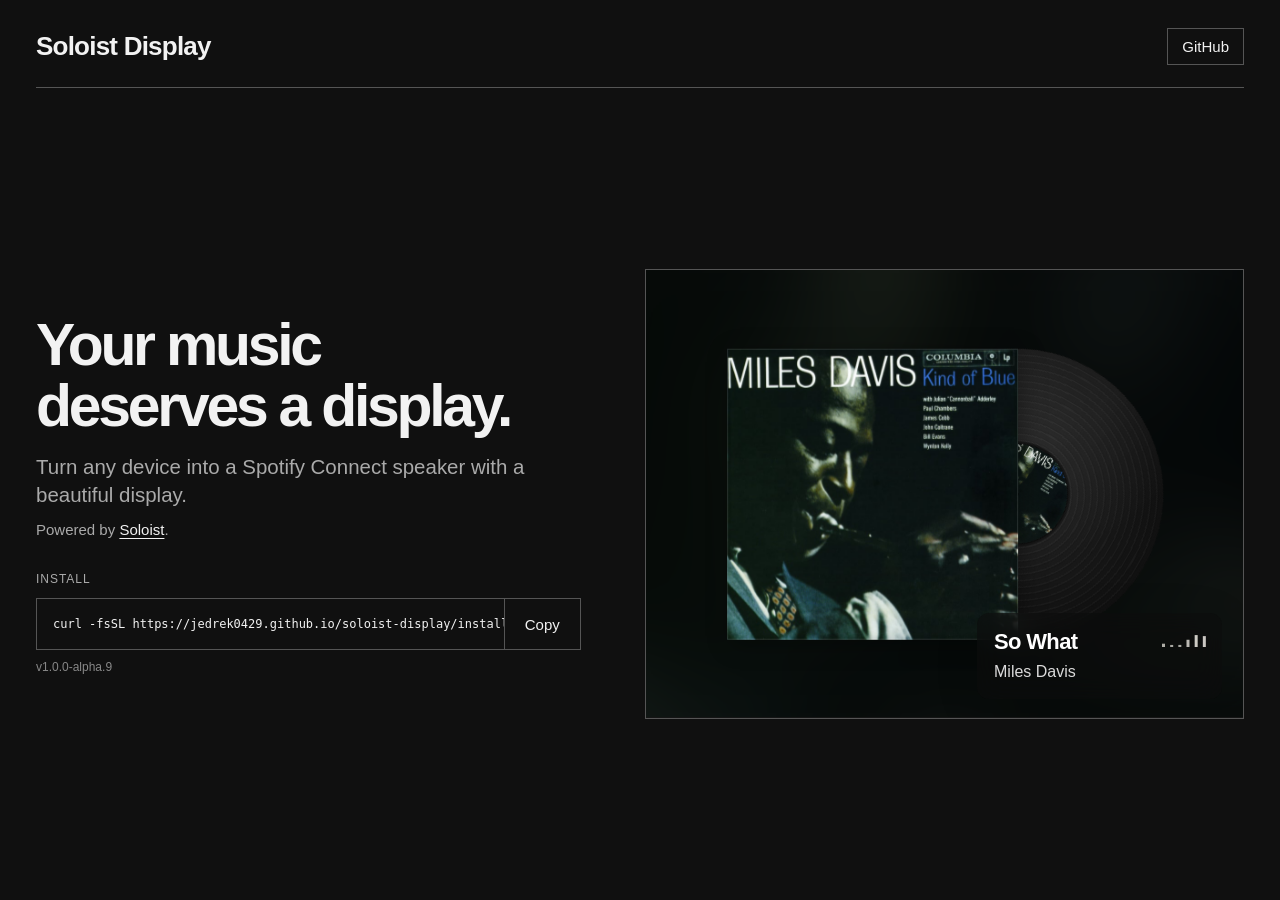
==== index.html @ 5be3915d "Publish Soloist Display landing page" ====
<!doctype html>
<html lang="en">
<head>
<meta charset="utf-8">
<meta name="viewport" content="width=device-width,initial-scale=1">
<meta name="theme-color" content="#101010">
<meta name="description" content="Soloist Display — a beautiful now-playing display powered by Spotify Soloist.">
<title>Soloist Display</title>
<link rel="preload" as="image" href="./kind-of-blue.jpg" fetchpriority="high">
<link rel="preload" as="style" href="./styles.css">
<style>
:root{color-scheme:dark;font:15px Arial,Helvetica,sans-serif;background:#101010;color:#f2f2f2;--ink:#f2f2f2;--bg:#101010;--line:#555}
*{box-sizing:border-box}
body{margin:0;min-height:100dvh;background:var(--bg)}
a,button{color:inherit;font:inherit}
a{text-decoration:none}
a:hover{text-decoration:underline}
a:focus-visible,button:focus-visible{outline:2px solid var(--ink);outline-offset:3px}
.shell{width:min(1320px,calc(100% - 72px));margin:auto;min-height:100dvh;display:flex;flex-direction:column}
.topbar{display:flex;align-items:center;justify-content:space-between;gap:20px;border-bottom:1px solid var(--line);padding:28px 0 22px}
.brand{font-size:26px;font-weight:600;letter-spacing:-.03em}
.nav-link{border:1px solid var(--line);padding:9px 14px;white-space:nowrap}
.nav-link:hover{background:var(--ink);color:var(--bg);text-decoration:none}
main{flex:1;min-height:0;display:grid;grid-template-columns:minmax(0,1fr) minmax(0,1.1fr);gap:clamp(30px,5vw,76px);align-items:center;padding:28px 0}
.hero{text-align:left;min-width:0}
h1{font-size:clamp(40px,4.6vw,72px);font-weight:600;letter-spacing:-.055em;line-height:1.05;margin:0 0 16px;text-wrap:balance}
.description{color:#aaa;margin:0 0 13px;font-size:clamp(17px,1.6vw,22px);line-height:1.35;max-width:490px}.powered{color:#aaa;margin:0;font-size:15px}
.powered a{color:var(--ink);text-underline-offset:3px;text-decoration:underline}
.preview{margin:0;position:relative;aspect-ratio:4/3;width:100%;overflow:hidden;border:1px solid var(--line);background:#151515}
.preview iframe{display:block;width:100%;height:100%;border:0;pointer-events:none}

.install{margin-top:34px}
.label{display:block;font-size:12px;letter-spacing:.08em;text-transform:uppercase;color:#aaa;margin-bottom:12px}
.command{display:flex;border:1px solid var(--line);min-width:0}
.command code{flex:1;min-width:0;overflow:auto;white-space:nowrap;padding:16px;font:12px/1.5 ui-monospace,SFMono-Regular,Consolas,monospace}
.command button{cursor:pointer;background:transparent;border:0;border-left:1px solid var(--line);padding:0 20px}
.command button:hover{background:var(--ink);color:var(--bg)}
.version{display:inline-block;margin-top:10px;font-size:12px;color:#888}

[hidden]{display:none!important}
@media(min-width:801px) and (max-height:710px){.topbar{padding:14px 0}main{padding:14px 0}.preview{max-height:calc(100dvh - 105px);width:auto;justify-self:center;max-width:100%}.install{margin-top:22px}}
@media(max-width:800px){.shell{width:calc(100% - 40px)}main{display:flex;flex-direction:column;align-items:stretch;gap:32px;padding:42px 0}.hero{width:100%}h1{font-size:clamp(38px,8vw,60px)}.preview{width:100%;max-width:680px;align-self:center}}
@media(max-width:560px){.shell{width:calc(100% - 32px)}.topbar{padding:20px 0}.brand{font-size:22px}main{padding-top:38px;gap:28px}.command{flex-direction:column}.command button{padding:12px;border-left:0;border-top:1px solid var(--line)}}
@media(prefers-reduced-motion:reduce){.preview iframe{visibility:visible}}
</style>
</head>
<body>
<div class="shell">
<header class="topbar"><a class="brand" href="./" aria-label="Soloist Display home">Soloist Display</a><a class="nav-link" href="https://github.com/jedrek0429/soloist-display">GitHub</a></header>
<main>
<section class="hero"><h1>Your music deserves a display.</h1><p class="description">Turn any device into a Spotify Connect speaker with a beautiful display.</p><p class="powered">Powered by <a href="https://developer.spotify.com/documentation/soloist">Soloist</a>.</p><section class="install" id="install"><span class="label">Install</span><div class="command"><code id="command">curl -fsSL https://jedrek0429.github.io/soloist-display/install.sh | sh</code><button type="button" id="copy">Copy</button></div><a class="version" href="https://github.com/jedrek0429/soloist-display/releases/tag/v1.0.0-alpha.9">v1.0.0-alpha.9</a></section></section>
<figure class="preview" aria-label="Live Soloist Display preview: Miles Davis, So What"><iframe src="./preview.html" title="Animated Soloist Display showing So What by Miles Davis" loading="eager" tabindex="-1"></iframe></figure>
</main>
</div>
<script>
const command=document.querySelector('#command').textContent;
document.querySelector('#copy').addEventListener('click',async event=>{
 try{await navigator.clipboard.writeText(command);event.currentTarget.textContent='Copied'}
 catch{event.currentTarget.textContent='Copy failed'}
});
</script>
</body>
</html>
---- styles.css ----
:root{font-family:Arial,Helvetica,sans-serif;color-scheme:dark;--ink:#fff;--accent:#eeeae2}*{box-sizing:border-box}html{margin:0;width:100%;height:100%;overflow:hidden;background:#151515}body{margin:0;width:100%;height:100%;overflow:hidden;background:#151515;color:var(--ink)}.stage{position:relative;width:100vw;height:100dvh;overflow:hidden;isolation:isolate;background:#151515}.backdrop{position:absolute;inset:0;overflow:hidden;z-index:-1}.backdrop-image{position:absolute;inset:-10%;background-position:center;background-size:cover;filter:blur(var(--background-blur,50px));transform:scale(1.08);opacity:0}.backdrop-image.active{opacity:1}.backdrop-shade{position:absolute;inset:0;z-index:3;background:rgba(0,0,0,var(--background-dim,.52));pointer-events:none}.disc-stage{position:absolute;inset:0;pointer-events:none;perspective:1100px;z-index:1;isolation:isolate}.disc{position:absolute;left:50%;top:50%;height:var(--disc-size,116dvh);width:var(--disc-size,116dvh);transform:translate(-50%,-50%);border-radius:50%;overflow:hidden;visibility:hidden;will-change:transform;backface-visibility:hidden}.disc.active{visibility:visible}
/* Disc-only opacity; sleeve and transition container remain opaque. */
.record-track{opacity:var(--disc-opacity,1)}.rotor{position:absolute;inset:0;will-change:transform;-webkit-mask-image:radial-gradient(circle,transparent 0 var(--center-hole-radius,0%),#000 calc(var(--center-hole-radius,0%) + .15%));mask-image:radial-gradient(circle,transparent 0 var(--center-hole-radius,0%),#000 calc(var(--center-hole-radius,0%) + .15%))}.disc-image{position:absolute;inset:0;background:#282828 center/cover no-repeat;border-radius:50%}.disc-image::before,.disc-image::after{content:'';position:absolute;pointer-events:none;display:none}
:root[data-disc-appearance='basic'] .spindle{display:none}
/* The artwork, record label, grooves and spindle all live inside .rotor,
   so the entire record rotates as a single physical object. */
.disc-label{display:none;position:absolute;left:50%;top:50%;width:var(--vinyl-label-size,34%);height:var(--vinyl-label-size,34%);transform:translate(-50%,-50%);border-radius:50%;background-position:center;background-size:cover;background-repeat:no-repeat;z-index:3;box-shadow:0 0 0 1px rgba(0,0,0,.55),0 0 0 3px rgba(18,18,18,.7);pointer-events:none}
:root[data-disc-appearance='vinyl'] .disc-image{background-image:none!important;background-color:#111;border-radius:50%;box-shadow:inset 0 0 0 1px rgba(255,255,255,.035),inset 0 0 24px rgba(0,0,0,.9)}
:root[data-disc-appearance='vinyl'] .disc-label{display:block}
:root[data-disc-appearance='vinyl'] .spindle{display:none;z-index:5;width:6px;height:6px;background:#080808;border:1px solid #777;box-shadow:0 0 0 1px rgba(0,0,0,.7)}
:root.burn-in-protection .stage{animation:pixel-shift 180s steps(1,end) infinite}
@keyframes pixel-shift{0%,100%{transform:translate(0,0)}25%{transform:translate(2px,1px)}50%{transform:translate(-2px,2px)}75%{transform:translate(1px,-2px)}}
@media(prefers-reduced-motion:reduce){:root.burn-in-protection .stage{animation:none}}
.spindle{display:none;position:absolute;left:50%;top:50%;width:7px;height:7px;transform:translate(-50%,-50%);border-radius:50%;background:#f7f5f1}.info{zoom:var(--metadata-scale,1);position:absolute;right:clamp(16px,3.5vw,48px);bottom:clamp(16px,4vh,40px);width:clamp(245px,37vw,470px);max-width:calc(100vw - 32px);z-index:5;isolation:isolate;will-change:transform,opacity;display:flex;flex-direction:column;gap:9px;padding:clamp(17px,2.4vw,28px);border-radius:12px;background:rgba(13,13,13,var(--metadata-opacity,.58));backdrop-filter:blur(14px);-webkit-backdrop-filter:blur(14px);box-shadow:0 10px 45px rgba(0,0,0,.12)}.info-header{position:absolute;top:clamp(12px,1.6vw,20px);right:clamp(14px,1.8vw,23px);height:22px;width:46px;pointer-events:none}.info-copy{padding:0 55px 1px 0}h1{font-size:clamp(22px,3vw,38px);font-weight:650;line-height:1.13;letter-spacing:-.03em;text-wrap:balance;margin:0 0 7px;overflow-wrap:anywhere}p{font-size:clamp(16px,1.8vw,23px);line-height:1.2;margin:0;color:rgba(255,255,255,.85);overflow-wrap:anywhere}#visualizer{width:100%;height:100%;display:block}.progress{height:5px;border-radius:999px;background:rgba(255,255,255,.27);overflow:hidden}.progress>div{height:100%;width:0;background:var(--accent);border-radius:inherit}@media(max-aspect-ratio:1/1){.disc{height:min(var(--disc-size,116dvh),108vw);width:min(var(--disc-size,116dvh),108vw)}.info{width:min(76vw,400px);right:4vw;bottom:4vh}}:root[data-panel-position='bottom-left'] .info{right:auto;left:clamp(16px,3.5vw,48px)}
:root[data-panel-position='top-right'] .info{bottom:auto;top:clamp(16px,4vh,40px)}
:root[data-panel-position='top-left'] .info{bottom:auto;right:auto;top:clamp(16px,4vh,40px);left:clamp(16px,3.5vw,48px)}
.info h1{font-size:calc(clamp(22px,3vw,38px) * var(--metadata-font-size,1))}
.info p{font-size:calc(clamp(16px,1.8vw,23px) * var(--metadata-font-size,1))}
@media(max-aspect-ratio:1/1){:root[data-panel-position='bottom-left'] .info{left:4vw;right:auto}:root[data-panel-position='top-right'] .info{top:4vh;bottom:auto}:root[data-panel-position='top-left'] .info{left:4vw;right:auto;top:4vh;bottom:auto}}

/* The hole may be transparent, white or black; zero removes it entirely. */
:root[data-hole-color='white'] .rotor,:root[data-hole-color='black'] .rotor{-webkit-mask-image:none;mask-image:none}
:root[data-hole-color='white'] .spindle,:root[data-hole-color='black'] .spindle{display:block;z-index:8;width:var(--center-hole-diameter,0%);height:var(--center-hole-diameter,0%);background:var(--hole-fill);border:0;box-shadow:none}
:root[data-hole-color='white']{--hole-fill:#fff}
:root[data-hole-color='black']{--hole-fill:#000}
:root[data-hole-color='transparent'] .spindle{display:none}

:root[data-progress-bar='off'] .progress{display:none}
.track-times{display:flex;justify-content:space-between;align-items:center;font-size:calc(12px * var(--metadata-font-size,1));font-variant-numeric:tabular-nums;color:rgba(255,255,255,.75)}
:root[data-time-display='off'] .track-times{display:none}
.track-times .time-separator{display:none}
:root[data-time-layout='together'] .track-times{justify-content:flex-end;gap:0}
:root[data-time-layout='together'] .track-times .time-separator{display:inline;white-space:pre}

:root[data-disc-appearance='vinyl-cover'] .disc{width:calc(var(--disc-size,116dvh)*1.5);height:var(--disc-size,116dvh);border-radius:0;overflow:visible}
:root[data-disc-appearance='vinyl-cover'] .record-track{position:absolute;inset:0 auto 0 0;width:66.666667%;z-index:1;transform:translateX(50%);will-change:transform}
:root[data-disc-appearance='vinyl-cover'] .record-sleeve{position:absolute;inset:0 auto 0 0;width:66.666667%;z-index:2;background:#252525 center/cover no-repeat;box-shadow:4px 5px 22px rgba(0,0,0,.35)}
:root[data-disc-appearance='vinyl-cover'] .record-sleeve::after{content:'';position:absolute;inset:0;border:1px solid rgba(255,255,255,.11);box-shadow:inset -5px 0 9px rgba(0,0,0,.15);pointer-events:none}
:root[data-disc-appearance='vinyl-cover'] .rotor{width:100%;height:100%;mask:none;-webkit-mask:none}
:root[data-disc-appearance='vinyl-cover'] .disc-image{background-image:none!important;background-color:#111;box-shadow:inset 0 0 24px rgba(0,0,0,.9)}
:root[data-disc-appearance='vinyl-cover'] .disc-label{display:block}
:root[data-disc-appearance='vinyl-cover'][data-hole-color='transparent'] .rotor{mask-image:radial-gradient(circle,transparent 0 var(--center-hole-radius,0%),#000 calc(var(--center-hole-radius,0%) + .15%));-webkit-mask-image:radial-gradient(circle,transparent 0 var(--center-hole-radius,0%),#000 calc(var(--center-hole-radius,0%) + .15%))}
:root[data-disc-appearance='vinyl-cover'] .spindle{display:none}
:root[data-disc-appearance='vinyl-cover'][data-hole-color='white'] .spindle,:root[data-disc-appearance='vinyl-cover'][data-hole-color='black'] .spindle{display:block}
:root[data-disc-appearance='vinyl-cover'] .disc:not(.active){visibility:hidden}
@media(max-aspect-ratio:1/1){:root[data-disc-appearance='vinyl-cover'] .disc{height:min(var(--disc-size,116dvh),72vw);width:calc(min(var(--disc-size,116dvh),72vw)*1.5)}}


/* Cover sleeves share layout, not disc material. The track is always square
   and exactly two-thirds of the extended (1.5x) sleeve container. */
:root[data-disc-appearance='cd-cover'] .disc{
  width:calc(var(--disc-size,116dvh)*1.5);
  height:var(--disc-size,116dvh);
  border-radius:0;overflow:visible;
}
:root[data-disc-appearance='cd-cover'] .record-track{
  position:absolute;inset:0 auto 0 0;width:66.666667%;height:100%;
  aspect-ratio:1;z-index:1;transform:translateX(50%);will-change:transform;
}
:root[data-disc-appearance='cd-cover'] .record-sleeve{
  position:absolute;inset:0 auto 0 0;width:66.666667%;z-index:2;
  background:#252525 center/cover no-repeat;
  box-shadow:4px 5px 22px rgba(0,0,0,.35);
  overflow:hidden;
}
:root[data-disc-appearance='cd-cover'] .record-sleeve::after{
  content:'';position:absolute;inset:0;pointer-events:none;
  border:1px solid rgba(255,255,255,.11);
  box-shadow:inset -5px 0 9px rgba(0,0,0,.15);
}
:root[data-disc-appearance='cd-cover'] .disc:not(.active){visibility:hidden}
@media(max-aspect-ratio:1/1){
  :root[data-disc-appearance='cd-cover'] .disc{
    height:min(var(--disc-size,116dvh),72vw);
    width:calc(min(var(--disc-size,116dvh),72vw)*1.5);
  }
}

/* Vinyl grooves are material effects, separate from the aperture. */
:root[data-disc-appearance='vinyl'] .disc-image::before,
:root[data-disc-appearance='vinyl-cover'] .disc-image::before{
  display:block;inset:0;border-radius:50%;
  mask:radial-gradient(circle,transparent 0 17.8%,#000 18.2% 98.7%,transparent 100%);
  background:
    linear-gradient(115deg,transparent 18%,rgba(255,255,255,.018) 43%,rgba(255,255,255,.008) 53%,transparent 77%),
    repeating-radial-gradient(circle at center,rgba(255,255,255,.036) 0 1px,rgba(0,0,0,.11) 1.4px 2.2px,transparent 2.8px var(--vinyl-groove-spacing,6.6px)),
    radial-gradient(circle,#242424 0%,#111 68%,#080808 100%);
}
:root[data-disc-appearance='vinyl'] .disc-image::after,
:root[data-disc-appearance='vinyl-cover'] .disc-image::after{
  display:block;inset:0;border-radius:50%;
  mask:radial-gradient(circle,transparent 0 21%,#000 23% 96%,transparent 99%);
  background:radial-gradient(circle at 28% 17%,rgba(255,255,255,.075),transparent 62%);
}

/* All CD variants share the same physical hole: X% is X% of disc diameter.
   A closest-side radial gradient is measured relative to the disc radius. */
:root[data-disc-appearance='cd'] .rotor,
:root[data-disc-appearance='cd-cover'] .rotor{
  width:100%;height:100%;
  -webkit-mask-image:radial-gradient(circle closest-side at center,transparent 0 var(--cd-hole-stop),#000 calc(var(--cd-hole-stop) + .08%));
  mask-image:radial-gradient(circle closest-side at center,transparent 0 var(--cd-hole-stop),#000 calc(var(--cd-hole-stop) + .08%));
}
:root[data-disc-appearance='cd'][data-hole-color='white'] .rotor,
:root[data-disc-appearance='cd'][data-hole-color='black'] .rotor,
:root[data-disc-appearance='cd-cover'][data-hole-color='white'] .rotor,
:root[data-disc-appearance='cd-cover'][data-hole-color='black'] .rotor{
  -webkit-mask-image:none;mask-image:none;
}
:root[data-disc-appearance='cd'][data-hole-color='white'] .spindle,
:root[data-disc-appearance='cd'][data-hole-color='black'] .spindle,
:root[data-disc-appearance='cd-cover'][data-hole-color='white'] .spindle,
:root[data-disc-appearance='cd-cover'][data-hole-color='black'] .spindle{
  display:block;width:var(--center-hole-diameter);height:var(--center-hole-diameter);z-index:10;
}
:root[data-disc-appearance='cd-cover'] .disc-label{display:none}
:root[data-disc-appearance='cd'] .disc-image,
:root[data-disc-appearance='cd-cover'] .disc-image{
  border-radius:50%;
}
:root[data-disc-appearance='cd-cover'][data-cd-cover-side='up'] .disc-image{
  background:#282828 center/cover no-repeat;
  background-image:var(--cd-cover-art,none);
  box-shadow:none;
}
:root[data-disc-appearance='cd-cover'][data-cd-cover-side='down'] .disc-image{
  /* Dark translucent substrate lets the album-derived backdrop show through. */
  background:radial-gradient(circle at 35% 28%,rgba(172,191,203,.26),rgba(77,95,116,.16) 46%,rgba(36,52,72,.10) 82%,rgba(119,138,153,.18));
  box-shadow:inset 0 0 10px rgba(32,42,58,.11),inset 0 0 2px rgba(255,255,255,.09);
}
:root[data-disc-appearance='cd'] .disc-image::before,
:root[data-disc-appearance='cd-cover'][data-cd-cover-side='up'] .disc-image::before{
  display:block;inset:0;opacity:.28;border-radius:50%;
  background:conic-gradient(from 16deg,rgba(153,192,245,.23),rgba(238,190,236,.1) 48deg,transparent 78deg,rgba(187,242,222,.2) 115deg,transparent 160deg,rgba(245,227,175,.15) 208deg,transparent 250deg,rgba(167,183,246,.2) 310deg,rgba(153,192,245,.23));
  mix-blend-mode:screen;-webkit-mask-image:none;mask-image:none;
}
:root[data-disc-appearance='cd-cover'][data-cd-cover-side='down'] .disc-image::before{
  display:block;inset:0;opacity:var(--cd-rainbow,.65);border-radius:50%;
  background:conic-gradient(from 18deg,
    rgba(249,92,134,.42),rgba(247,202,96,.28) 42deg,
    rgba(81,222,178,.35) 88deg,rgba(83,157,244,.39) 138deg,
    rgba(143,106,205,.24) 186deg,rgba(246,185,90,.25) 227deg,
    rgba(127,185,246,.36) 286deg,rgba(249,92,134,.42)),
    radial-gradient(ellipse at 27% 16%,rgba(236,247,255,.28),transparent 58%);
  mix-blend-mode:normal;-webkit-mask-image:none;mask-image:none;
}
/* Hub rings touch the hole and scale proportionally with its diameter.
   No second cutout or independent face-specific mask is used. */
:root[data-disc-appearance='cd'] .disc-image::after,
:root[data-disc-appearance='cd-cover'] .disc-image::after{
  display:block;inset:0;width:auto;height:auto;left:0;top:0;transform:none;
  border:0;border-radius:50%;box-shadow:none;
  opacity:.5;mix-blend-mode:normal;
  background:radial-gradient(circle closest-side at center,
    transparent 0 var(--cd-hole-stop),
    rgba(243,246,249,.62) calc(var(--cd-hole-stop) + .05%) calc(var(--cd-hole-stop) * 1.09),
    rgba(99,111,127,.26) calc(var(--cd-hole-stop) * 1.11) calc(var(--cd-hole-stop) * 1.17),
    rgba(236,240,245,.36) calc(var(--cd-hole-stop) * 1.19) calc(var(--cd-hole-stop) * 1.28),
    transparent calc(var(--cd-hole-stop) * 1.33));
  -webkit-mask-image:none;mask-image:none;
}

/* Static, square album cover. Motion animates .disc, never the rotor. */
:root[data-disc-appearance='album-cover'] .disc{border-radius:0;overflow:hidden}
:root[data-disc-appearance='album-cover'] .record-track,
:root[data-disc-appearance='album-cover'] .rotor{
  position:absolute;inset:0;width:100%;height:100%;
  transform:none!important;-webkit-mask-image:none!important;mask-image:none!important;
}
:root[data-disc-appearance='album-cover'] .disc-image{border-radius:0}
:root[data-disc-appearance='album-cover'] .disc-image::before,
:root[data-disc-appearance='album-cover'] .disc-image::after,
:root[data-disc-appearance='album-cover'] .disc-label,
:root[data-disc-appearance='album-cover'] .spindle,
:root[data-disc-appearance='album-cover'] .record-sleeve{display:none!important}

/* The metadata panel owns the visualiser: both disappear when disabled. */
:root[data-panel-enabled='off'] .info{display:none!important}

/* Standby follows the same flat palette and typography as Settings. */
.standby{position:absolute;inset:0;z-index:10;display:grid;place-items:center;overflow:hidden;background:#101010;color:#f2f2f2;font-family:Arial,Helvetica,sans-serif;transition:opacity var(--idle-fade-duration,300ms) ease,visibility var(--idle-fade-duration,300ms)}
.standby-content{display:flex;flex-direction:column;align-items:center;justify-content:center;text-align:center;gap:clamp(10px,1.8dvh,22px);padding:clamp(14px,3vmin,30px);width:100%;max-width:100%;max-height:100%;min-height:0}
.standby-clock-group{display:flex;align-items:center;justify-content:center;min-width:0}
.standby-clock{display:block;font-size:clamp(64px,18vmin,160px);font-weight:600;font-variant-numeric:tabular-nums;letter-spacing:-.045em;line-height:1;white-space:nowrap}
.standby-date{margin:0;color:#aaa;font-size:clamp(15px,2.4vmin,21px);line-height:1.3}
.standby-caption{margin:0;max-width:min(90vw,900px);font-size:clamp(20px,3.3vmin,30px);font-weight:600;letter-spacing:-.025em;line-height:1.2;overflow-wrap:anywhere;text-wrap:balance}
.standby-caption:empty{display:none}
.standby-record{display:none;position:relative;place-items:center;flex:none;width:min(90vw,calc(100dvh - 7rem));aspect-ratio:1;border:1px solid #343434;border-radius:50%;background:repeating-radial-gradient(circle at center,#171717 0px,#171717 2px,#242424 3px,#141414 4px,#161616 7px)}
.standby-label{position:absolute;width:24%;aspect-ratio:1;border:1px solid #474747;border-radius:50%;background:#242424}
.standby-hand{display:none}
:root[data-idle-appearance='vinyl'] .standby-record,:root[data-idle-appearance='vinyl-clock'] .standby-record{display:grid}
:root[data-idle-appearance='vinyl'] .standby-content,:root[data-idle-appearance='vinyl-clock'] .standby-content{gap:clamp(6px,1.5dvh,18px)}
:root:not([data-idle-appearance='digital-clock']) .standby-clock-group{display:none}
:root[data-idle-appearance='text'] .standby-caption{font-size:clamp(32px,7vmin,68px);font-weight:600}
:root:not([data-idle-appearance='digital-clock']):not([data-idle-appearance='vinyl-clock']) .standby-date{display:none}
:root[data-idle-appearance='vinyl-clock'] .standby-hand{display:block;position:absolute;bottom:50%;left:50%;z-index:2;background:#f2f2f2;border-radius:2px;transform-origin:center bottom}
:root[data-idle-appearance='vinyl-clock'] .standby-hour{height:20%;width:6px;transform:translateX(-50%) rotate(var(--standby-hour-angle,0deg))}
:root[data-idle-appearance='vinyl-clock'] .standby-minute{height:30%;width:4px;transform:translateX(-50%) rotate(var(--standby-minute-angle,0deg))}
:root[data-idle-show-date='false'] .standby-date{display:none}
.standby-connection{position:absolute;right:clamp(16px,3vw,36px);bottom:clamp(14px,3dvh,32px);margin:0;font-size:clamp(12px,1.5vmin,15px);font-weight:400;line-height:1.3;text-align:right;color:#aaa}
.standby-connection:empty{display:none}
:root[data-idle-appearance='black'] .standby{background:#000}
:root[data-idle-transition='off'] .standby{transition:none}
:root[data-idle-appearance='black'] .standby-content,:root[data-idle-appearance='black'] .standby-connection{display:none}
:root[data-display-state='connecting'] .standby,:root[data-display-state='playing'] .standby{visibility:hidden;opacity:0;pointer-events:none}
:root:not([data-display-state='playing']) .disc-stage,:root:not([data-display-state='playing']) .info,:root:not([data-display-state='playing']) .backdrop{visibility:hidden!important}
:root:not([data-metadata-ready='true']) .info{visibility:hidden!important}
#artist:empty{display:none}
:root.burn-in-protection .standby-content{animation:standby-drift 180s ease-in-out infinite alternate}
@keyframes standby-drift{from{transform:translate(-8px,-5px)}to{transform:translate(8px,5px)}}
@media(max-height:400px){.standby-content{gap:6px;padding:12px}.standby-record{width:min(88vw,calc(100dvh - 5.5rem))}.standby-caption{font-size:clamp(16px,3.3vmin,24px)}.standby-date{font-size:13px}}
@media(prefers-reduced-motion:reduce){.standby,:root.burn-in-protection .standby-content{animation:none!important;transition:none!important}}
:root[data-reduced-motion='true'] .standby,:root[data-reduced-motion='true'].burn-in-protection .standby-content{animation:none!important;transition:none!important}
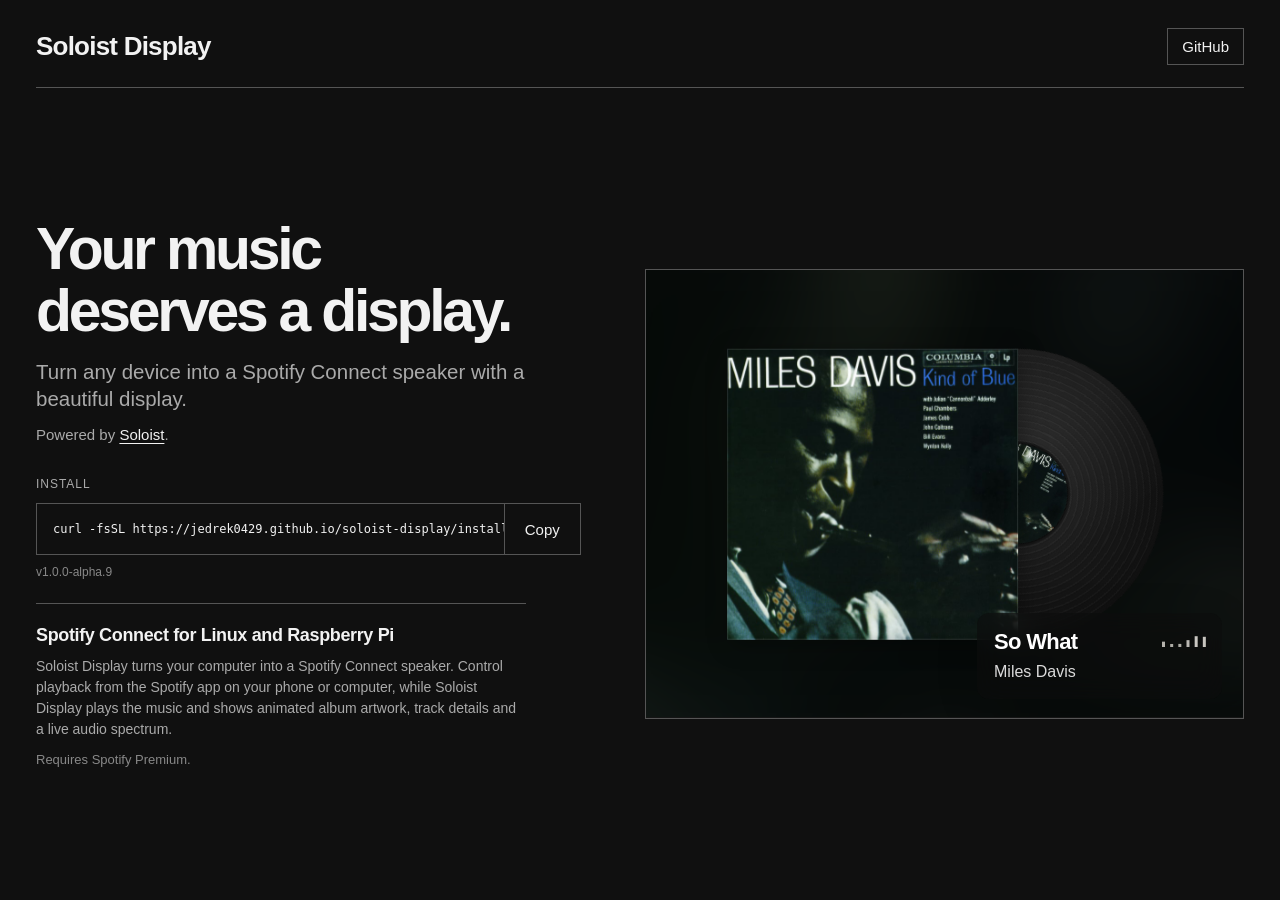
==== commit 1bd3e801: "Publish Soloist Display landing page" ====
--- a/index.html
+++ b/index.html
@@ -4,8 +4,46 @@
 <meta charset="utf-8">
 <meta name="viewport" content="width=device-width,initial-scale=1">
 <meta name="theme-color" content="#101010">
-<meta name="description" content="Soloist Display — a beautiful now-playing display powered by Spotify Soloist.">
-<title>Soloist Display</title>
+<meta name="description" content="Turn a Linux PC or Raspberry Pi into a Spotify Connect speaker with a full-screen music display, album artwork and a live audio spectrum.">
+<meta name="robots" content="index,follow,max-image-preview:large">
+<link rel="canonical" href="https://jedrek0429.github.io/soloist-display/">
+<meta property="og:type" content="website">
+<meta property="og:site_name" content="Soloist Display">
+<meta property="og:title" content="Spotify Connect Speaker & Display | Soloist Display">
+<meta property="og:description" content="Turn a Linux PC or Raspberry Pi into a Spotify Connect speaker with a beautiful display, animated album artwork and a live audio spectrum.">
+<meta property="og:url" content="https://jedrek0429.github.io/soloist-display/">
+<meta property="og:image" content="https://jedrek0429.github.io/soloist-display/og-image.webp">
+<meta property="og:image:type" content="image/webp">
+<meta property="og:image:width" content="640">
+<meta property="og:image:height" content="336">
+<meta property="og:image:alt" content="Soloist Display showing Chris Rainbow album artwork and track information">
+<meta name="twitter:card" content="summary_large_image">
+<meta name="twitter:title" content="Spotify Connect Speaker & Display | Soloist Display">
+<meta name="twitter:description" content="Spotify Connect speaker and music display for Linux and Raspberry Pi. Play music and see animated album artwork and a live audio spectrum.">
+<meta name="twitter:image" content="https://jedrek0429.github.io/soloist-display/og-image.webp">
+<title>Spotify Connect Speaker & Display | Soloist Display</title>
+<script type="application/ld+json">
+{
+  "@context": "https://schema.org",
+  "@type": "SoftwareApplication",
+  "name": "Soloist Display",
+  "url": "https://jedrek0429.github.io/soloist-display/",
+  "description": "Free, open-source software that turns a Linux PC or Raspberry Pi into a Spotify Connect speaker with a full-screen music display, animated album artwork and a live audio spectrum.",
+  "applicationCategory": "MultimediaApplication",
+  "operatingSystem": "Linux",
+  "softwareRequirements": "Linux with systemd and glibc 2.38 or later; Spotify Premium",
+  "image": "https://jedrek0429.github.io/soloist-display/og-image.webp",
+  "downloadUrl": "https://github.com/jedrek0429/soloist-display/releases",
+  "codeRepository": "https://github.com/jedrek0429/soloist-display",
+  "license": "https://github.com/jedrek0429/soloist-display/blob/main/LICENSE",
+  "isAccessibleForFree": true,
+  "offers": {
+    "@type": "Offer",
+    "price": "0",
+    "priceCurrency": "USD"
+  }
+}
+</script>
 <link rel="preload" as="image" href="./kind-of-blue.jpg" fetchpriority="high">
 <link rel="preload" as="style" href="./styles.css">
 <style>
@@ -21,15 +59,19 @@
 .brand{font-size:26px;font-weight:600;letter-spacing:-.03em}
 .nav-link{border:1px solid var(--line);padding:9px 14px;white-space:nowrap}
 .nav-link:hover{background:var(--ink);color:var(--bg);text-decoration:none}
-main{flex:1;min-height:0;display:grid;grid-template-columns:minmax(0,1fr) minmax(0,1.1fr);gap:clamp(30px,5vw,76px);align-items:center;padding:28px 0}
-.hero{text-align:left;min-width:0}
+main{flex:1;min-height:0;display:grid;grid-template:"hero preview" auto "about preview" auto / minmax(0,1fr) minmax(0,1.1fr);column-gap:clamp(30px,5vw,76px);row-gap:24px;align-content:center;align-items:center;padding:28px 0}
+.hero{grid-area:hero;text-align:left;min-width:0}
 h1{font-size:clamp(40px,4.6vw,72px);font-weight:600;letter-spacing:-.055em;line-height:1.05;margin:0 0 16px;text-wrap:balance}
 .description{color:#aaa;margin:0 0 13px;font-size:clamp(17px,1.6vw,22px);line-height:1.35;max-width:490px}.powered{color:#aaa;margin:0;font-size:15px}
 .powered a{color:var(--ink);text-underline-offset:3px;text-decoration:underline}
-.preview{margin:0;position:relative;aspect-ratio:4/3;width:100%;overflow:hidden;border:1px solid var(--line);background:#151515}
+.preview{grid-area:preview;margin:0;position:relative;aspect-ratio:4/3;width:100%;overflow:hidden;border:1px solid var(--line);background:#151515}
 .preview iframe{display:block;width:100%;height:100%;border:0;pointer-events:none}
 
 .install{margin-top:34px}
+.about{grid-area:about;min-width:0;max-width:490px;border-top:1px solid var(--line);padding-top:20px}
+.about h2{font-size:18px;font-weight:600;letter-spacing:-.02em;line-height:1.3;margin:0 0 9px}
+.about p{color:#aaa;font-size:14px;line-height:1.5;margin:0}
+.about .requirement{font-size:13px;color:#888;margin-top:10px}
 .label{display:block;font-size:12px;letter-spacing:.08em;text-transform:uppercase;color:#aaa;margin-bottom:12px}
 .command{display:flex;border:1px solid var(--line);min-width:0}
 .command code{flex:1;min-width:0;overflow:auto;white-space:nowrap;padding:16px;font:12px/1.5 ui-monospace,SFMono-Regular,Consolas,monospace}
@@ -38,7 +80,9 @@
 .version{display:inline-block;margin-top:10px;font-size:12px;color:#888}
 
 [hidden]{display:none!important}
-@media(min-width:801px) and (max-height:710px){.topbar{padding:14px 0}main{padding:14px 0}.preview{max-height:calc(100dvh - 105px);width:auto;justify-self:center;max-width:100%}.install{margin-top:22px}}
+@media(min-width:801px) and (max-height:800px){main{row-gap:16px}.install{margin-top:24px}.about{padding-top:16px}.about p{font-size:13px;line-height:1.45}}
+@media(min-width:801px) and (max-height:710px){.topbar{padding:14px 0}main{padding:14px 0}.preview{max-height:calc(100dvh - 105px);width:auto;justify-self:center;max-width:100%}.install{margin-top:18px}}
+@media(min-width:801px) and (max-width:1100px){h1{font-size:clamp(36px,4.2vw,48px)}.description{font-size:18px}.about h2{font-size:16px}.about p{font-size:13px}}
 @media(max-width:800px){.shell{width:calc(100% - 40px)}main{display:flex;flex-direction:column;align-items:stretch;gap:32px;padding:42px 0}.hero{width:100%}h1{font-size:clamp(38px,8vw,60px)}.preview{width:100%;max-width:680px;align-self:center}}
 @media(max-width:560px){.shell{width:calc(100% - 32px)}.topbar{padding:20px 0}.brand{font-size:22px}main{padding-top:38px;gap:28px}.command{flex-direction:column}.command button{padding:12px;border-left:0;border-top:1px solid var(--line)}}
 @media(prefers-reduced-motion:reduce){.preview iframe{visibility:visible}}
@@ -50,6 +94,7 @@
 <main>
 <section class="hero"><h1>Your music deserves a display.</h1><p class="description">Turn any device into a Spotify Connect speaker with a beautiful display.</p><p class="powered">Powered by <a href="https://developer.spotify.com/documentation/soloist">Soloist</a>.</p><section class="install" id="install"><span class="label">Install</span><div class="command"><code id="command">curl -fsSL https://jedrek0429.github.io/soloist-display/install.sh | sh</code><button type="button" id="copy">Copy</button></div><a class="version" href="https://github.com/jedrek0429/soloist-display/releases/tag/v1.0.0-alpha.9">v1.0.0-alpha.9</a></section></section>
 <figure class="preview" aria-label="Live Soloist Display preview: Miles Davis, So What"><iframe src="./preview.html" title="Animated Soloist Display showing So What by Miles Davis" loading="eager" tabindex="-1"></iframe></figure>
+<section class="about" aria-labelledby="about-heading"><h2 id="about-heading">Spotify Connect for Linux and Raspberry Pi</h2><p>Soloist Display turns your computer into a Spotify Connect speaker. Control playback from the Spotify app on your phone or computer, while Soloist Display plays the music and shows animated album artwork, track details and a live audio spectrum.</p><p class="requirement">Requires Spotify Premium.</p></section>
 </main>
 </div>
 <script>
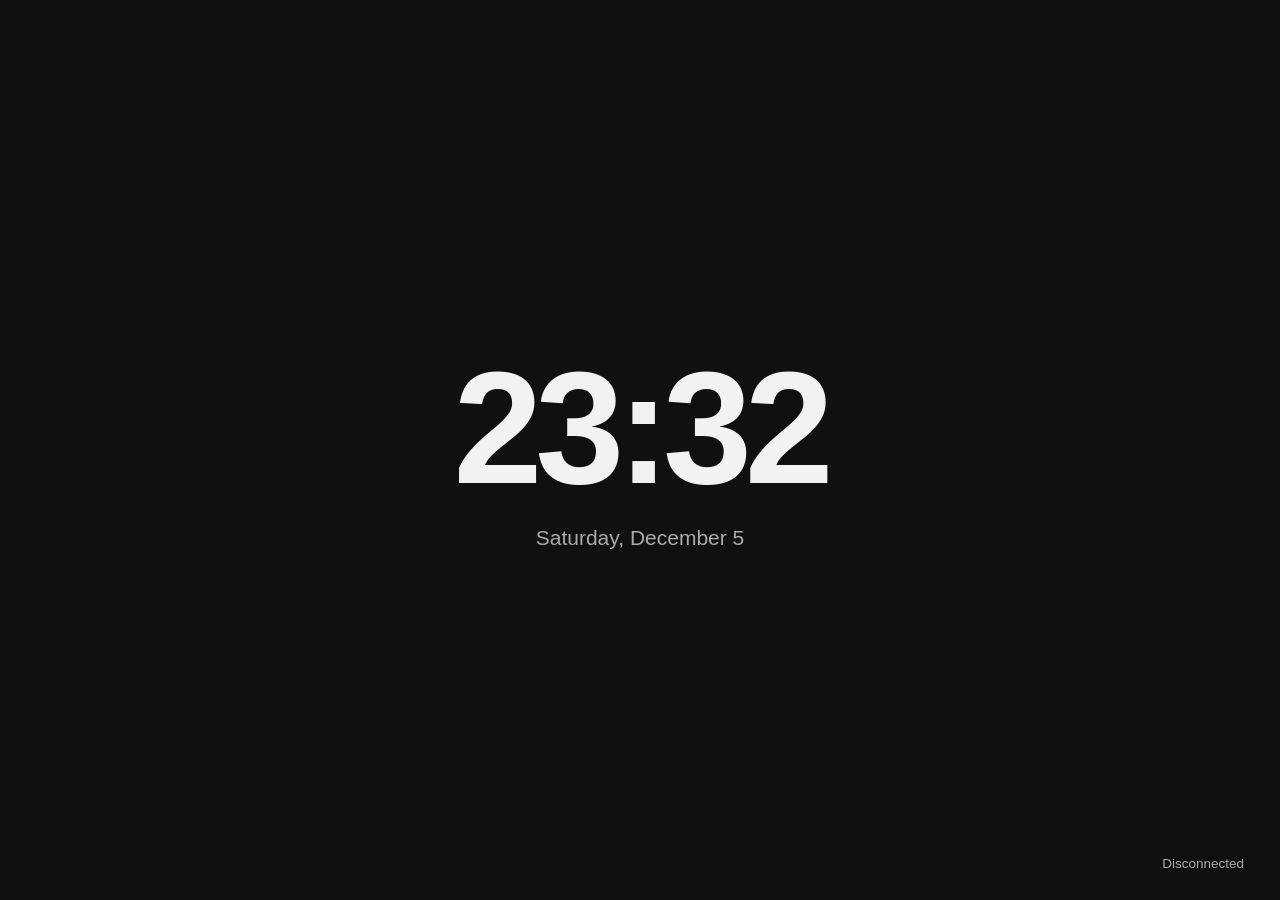
==== commit b77196d3: "fix: keep idle visible when Soloist connects without playback" ====
--- a/index.html
+++ b/index.html
@@ -1,108 +1,16 @@
 <!doctype html>
-<html lang="en">
-<head>
-<meta charset="utf-8">
-<meta name="viewport" content="width=device-width,initial-scale=1">
-<meta name="theme-color" content="#101010">
-<meta name="description" content="Turn a Linux PC or Raspberry Pi into a Spotify Connect speaker with a full-screen music display, album artwork and a live audio spectrum.">
-<meta name="robots" content="index,follow,max-image-preview:large">
-<link rel="canonical" href="https://jedrek0429.github.io/soloist-display/">
-<meta property="og:type" content="website">
-<meta property="og:site_name" content="Soloist Display">
-<meta property="og:title" content="Spotify Connect Speaker & Display | Soloist Display">
-<meta property="og:description" content="Turn a Linux PC or Raspberry Pi into a Spotify Connect speaker with a beautiful display, animated album artwork and a live audio spectrum.">
-<meta property="og:url" content="https://jedrek0429.github.io/soloist-display/">
-<meta property="og:image" content="https://jedrek0429.github.io/soloist-display/og-image.webp">
-<meta property="og:image:type" content="image/webp">
-<meta property="og:image:width" content="640">
-<meta property="og:image:height" content="336">
-<meta property="og:image:alt" content="Soloist Display showing Chris Rainbow album artwork and track information">
-<meta name="twitter:card" content="summary_large_image">
-<meta name="twitter:title" content="Spotify Connect Speaker & Display | Soloist Display">
-<meta name="twitter:description" content="Spotify Connect speaker and music display for Linux and Raspberry Pi. Play music and see animated album artwork and a live audio spectrum.">
-<meta name="twitter:image" content="https://jedrek0429.github.io/soloist-display/og-image.webp">
-<title>Spotify Connect Speaker & Display | Soloist Display</title>
-<script type="application/ld+json">
-{
-  "@context": "https://schema.org",
-  "@type": "SoftwareApplication",
-  "name": "Soloist Display",
-  "url": "https://jedrek0429.github.io/soloist-display/",
-  "description": "Free, open-source software that turns a Linux PC or Raspberry Pi into a Spotify Connect speaker with a full-screen music display, animated album artwork and a live audio spectrum.",
-  "applicationCategory": "MultimediaApplication",
-  "operatingSystem": "Linux",
-  "softwareRequirements": "Linux with systemd and glibc 2.38 or later; Spotify Premium",
-  "image": "https://jedrek0429.github.io/soloist-display/og-image.webp",
-  "downloadUrl": "https://github.com/jedrek0429/soloist-display/releases",
-  "codeRepository": "https://github.com/jedrek0429/soloist-display",
-  "license": "https://github.com/jedrek0429/soloist-display/blob/main/LICENSE",
-  "isAccessibleForFree": true,
-  "offers": {
-    "@type": "Offer",
-    "price": "0",
-    "priceCurrency": "USD"
-  }
-}
-</script>
-<link rel="preload" as="image" href="./kind-of-blue.jpg" fetchpriority="high">
-<link rel="preload" as="style" href="./styles.css">
-<style>
-:root{color-scheme:dark;font:15px Arial,Helvetica,sans-serif;background:#101010;color:#f2f2f2;--ink:#f2f2f2;--bg:#101010;--line:#555}
-*{box-sizing:border-box}
-body{margin:0;min-height:100dvh;background:var(--bg)}
-a,button{color:inherit;font:inherit}
-a{text-decoration:none}
-a:hover{text-decoration:underline}
-a:focus-visible,button:focus-visible{outline:2px solid var(--ink);outline-offset:3px}
-.shell{width:min(1320px,calc(100% - 72px));margin:auto;min-height:100dvh;display:flex;flex-direction:column}
-.topbar{display:flex;align-items:center;justify-content:space-between;gap:20px;border-bottom:1px solid var(--line);padding:28px 0 22px}
-.brand{font-size:26px;font-weight:600;letter-spacing:-.03em}
-.nav-link{border:1px solid var(--line);padding:9px 14px;white-space:nowrap}
-.nav-link:hover{background:var(--ink);color:var(--bg);text-decoration:none}
-main{flex:1;min-height:0;display:grid;grid-template:"hero preview" auto "about preview" auto / minmax(0,1fr) minmax(0,1.1fr);column-gap:clamp(30px,5vw,76px);row-gap:24px;align-content:center;align-items:center;padding:28px 0}
-.hero{grid-area:hero;text-align:left;min-width:0}
-h1{font-size:clamp(40px,4.6vw,72px);font-weight:600;letter-spacing:-.055em;line-height:1.05;margin:0 0 16px;text-wrap:balance}
-.description{color:#aaa;margin:0 0 13px;font-size:clamp(17px,1.6vw,22px);line-height:1.35;max-width:490px}.powered{color:#aaa;margin:0;font-size:15px}
-.powered a{color:var(--ink);text-underline-offset:3px;text-decoration:underline}
-.preview{grid-area:preview;margin:0;position:relative;aspect-ratio:4/3;width:100%;overflow:hidden;border:1px solid var(--line);background:#151515}
-.preview iframe{display:block;width:100%;height:100%;border:0;pointer-events:none}
-
-.install{margin-top:34px}
-.about{grid-area:about;min-width:0;max-width:490px;border-top:1px solid var(--line);padding-top:20px}
-.about h2{font-size:18px;font-weight:600;letter-spacing:-.02em;line-height:1.3;margin:0 0 9px}
-.about p{color:#aaa;font-size:14px;line-height:1.5;margin:0}
-.about .requirement{font-size:13px;color:#888;margin-top:10px}
-.label{display:block;font-size:12px;letter-spacing:.08em;text-transform:uppercase;color:#aaa;margin-bottom:12px}
-.command{display:flex;border:1px solid var(--line);min-width:0}
-.command code{flex:1;min-width:0;overflow:auto;white-space:nowrap;padding:16px;font:12px/1.5 ui-monospace,SFMono-Regular,Consolas,monospace}
-.command button{cursor:pointer;background:transparent;border:0;border-left:1px solid var(--line);padding:0 20px}
-.command button:hover{background:var(--ink);color:var(--bg)}
-.version{display:inline-block;margin-top:10px;font-size:12px;color:#888}
-
-[hidden]{display:none!important}
-@media(min-width:801px) and (max-height:800px){main{row-gap:16px}.install{margin-top:24px}.about{padding-top:16px}.about p{font-size:13px;line-height:1.45}}
-@media(min-width:801px) and (max-height:710px){.topbar{padding:14px 0}main{padding:14px 0}.preview{max-height:calc(100dvh - 105px);width:auto;justify-self:center;max-width:100%}.install{margin-top:18px}}
-@media(min-width:801px) and (max-width:1100px){h1{font-size:clamp(36px,4.2vw,48px)}.description{font-size:18px}.about h2{font-size:16px}.about p{font-size:13px}}
-@media(max-width:800px){.shell{width:calc(100% - 40px)}main{display:flex;flex-direction:column;align-items:stretch;gap:32px;padding:42px 0}.hero{width:100%}h1{font-size:clamp(38px,8vw,60px)}.preview{width:100%;max-width:680px;align-self:center}}
-@media(max-width:560px){.shell{width:calc(100% - 32px)}.topbar{padding:20px 0}.brand{font-size:22px}main{padding-top:38px;gap:28px}.command{flex-direction:column}.command button{padding:12px;border-left:0;border-top:1px solid var(--line)}}
-@media(prefers-reduced-motion:reduce){.preview iframe{visibility:visible}}
-</style>
-</head>
-<body>
-<div class="shell">
-<header class="topbar"><a class="brand" href="./" aria-label="Soloist Display home">Soloist Display</a><a class="nav-link" href="https://github.com/jedrek0429/soloist-display">GitHub</a></header>
-<main>
-<section class="hero"><h1>Your music deserves a display.</h1><p class="description">Turn any device into a Spotify Connect speaker with a beautiful display.</p><p class="powered">Powered by <a href="https://developer.spotify.com/documentation/soloist">Soloist</a>.</p><section class="install" id="install"><span class="label">Install</span><div class="command"><code id="command">curl -fsSL https://jedrek0429.github.io/soloist-display/install.sh | sh</code><button type="button" id="copy">Copy</button></div><a class="version" href="https://github.com/jedrek0429/soloist-display/releases/tag/v1.0.0-alpha.9">v1.0.0-alpha.9</a></section></section>
-<figure class="preview" aria-label="Live Soloist Display preview: Miles Davis, So What"><iframe src="./preview.html" title="Animated Soloist Display showing So What by Miles Davis" loading="eager" tabindex="-1"></iframe></figure>
-<section class="about" aria-labelledby="about-heading"><h2 id="about-heading">Spotify Connect for Linux and Raspberry Pi</h2><p>Soloist Display turns your computer into a Spotify Connect speaker. Control playback from the Spotify app on your phone or computer, while Soloist Display plays the music and shows animated album artwork, track details and a live audio spectrum.</p><p class="requirement">Requires Spotify Premium.</p></section>
-</main>
+<html lang="en" data-display-state="connecting" data-initializing="true" data-metadata-ready="false"><head><meta charset="utf-8"><meta name="viewport" content="width=device-width,initial-scale=1"><meta name="theme-color" content="#101010"><title>Soloist Display</title><link rel="stylesheet" href="./styles.css"></head>
+<body><main class="stage" id="stage" aria-label="Now playing">
+<section class="standby" id="standby" aria-label="Standby screen">
+<div class="standby-content">
+<div class="standby-clock-group"><time class="standby-clock" id="standby-clock">--:--</time></div>
+<div class="standby-record" id="standby-record" aria-hidden="true"><div class="standby-label"></div><span class="standby-hand standby-hour"></span><span class="standby-hand standby-minute"></span></div>
+<p class="standby-date" id="standby-date"></p>
+<h1 class="standby-caption" id="standby-title"></h1>
 </div>
-<script>
-const command=document.querySelector('#command').textContent;
-document.querySelector('#copy').addEventListener('click',async event=>{
- try{await navigator.clipboard.writeText(command);event.currentTarget.textContent='Copied'}
- catch{event.currentTarget.textContent='Copy failed'}
-});
-</script>
-</body>
-</html>
+<p class="standby-connection" id="standby-connection" role="status" aria-live="polite"></p>
+</section>
+<div class="backdrop" aria-hidden="true"><div class="backdrop-image" id="backdrop-a"></div><div class="backdrop-image" id="backdrop-b"></div><div class="backdrop-shade"></div></div>
+<div class="disc-stage" id="disc-stage" aria-label="Album artwork"><div class="disc" id="disc-a"><div class="record-track"><div class="rotor"><div class="disc-image"></div><div class="disc-label"></div><div class="spindle"></div></div></div><div class="record-sleeve"></div></div><div class="disc" id="disc-b"><div class="record-track"><div class="rotor"><div class="disc-image"></div><div class="disc-label"></div><div class="spindle"></div></div></div><div class="record-sleeve"></div></div></div>
+<section class="info" id="info" aria-live="polite"><div class="info-header"><canvas id="visualizer" aria-label="Live audio spectrum"></canvas></div><div class="info-copy"><h1 id="track"></h1><p id="artist"></p></div><div class="progress" id="progress" role="progressbar" aria-label="Track progress" aria-valuemin="0" aria-valuemax="100" aria-valuenow="0"><div id="progress-fill"></div></div><div class="track-times" id="track-times"><span id="time-elapsed">0:00</span><span class="time-separator"> / </span><span id="time-end">0:00</span></div></section>
+</main><script type="module" src="./src/main.js"></script></body></html>
--- a/styles.css
+++ b/styles.css
@@ -202,7 +202,7 @@
 :root[data-idle-appearance='black'] .standby{background:#000}
 :root[data-idle-transition='off'] .standby{transition:none}
 :root[data-idle-appearance='black'] .standby-content,:root[data-idle-appearance='black'] .standby-connection{display:none}
-:root[data-display-state='connecting'] .standby,:root[data-display-state='playing'] .standby{visibility:hidden;opacity:0;pointer-events:none}
+:root[data-display-state='connecting'][data-initializing='true'] .standby,:root[data-display-state='playing'] .standby{visibility:hidden;opacity:0;pointer-events:none}
 :root:not([data-display-state='playing']) .disc-stage,:root:not([data-display-state='playing']) .info,:root:not([data-display-state='playing']) .backdrop{visibility:hidden!important}
 :root:not([data-metadata-ready='true']) .info{visibility:hidden!important}
 #artist:empty{display:none}
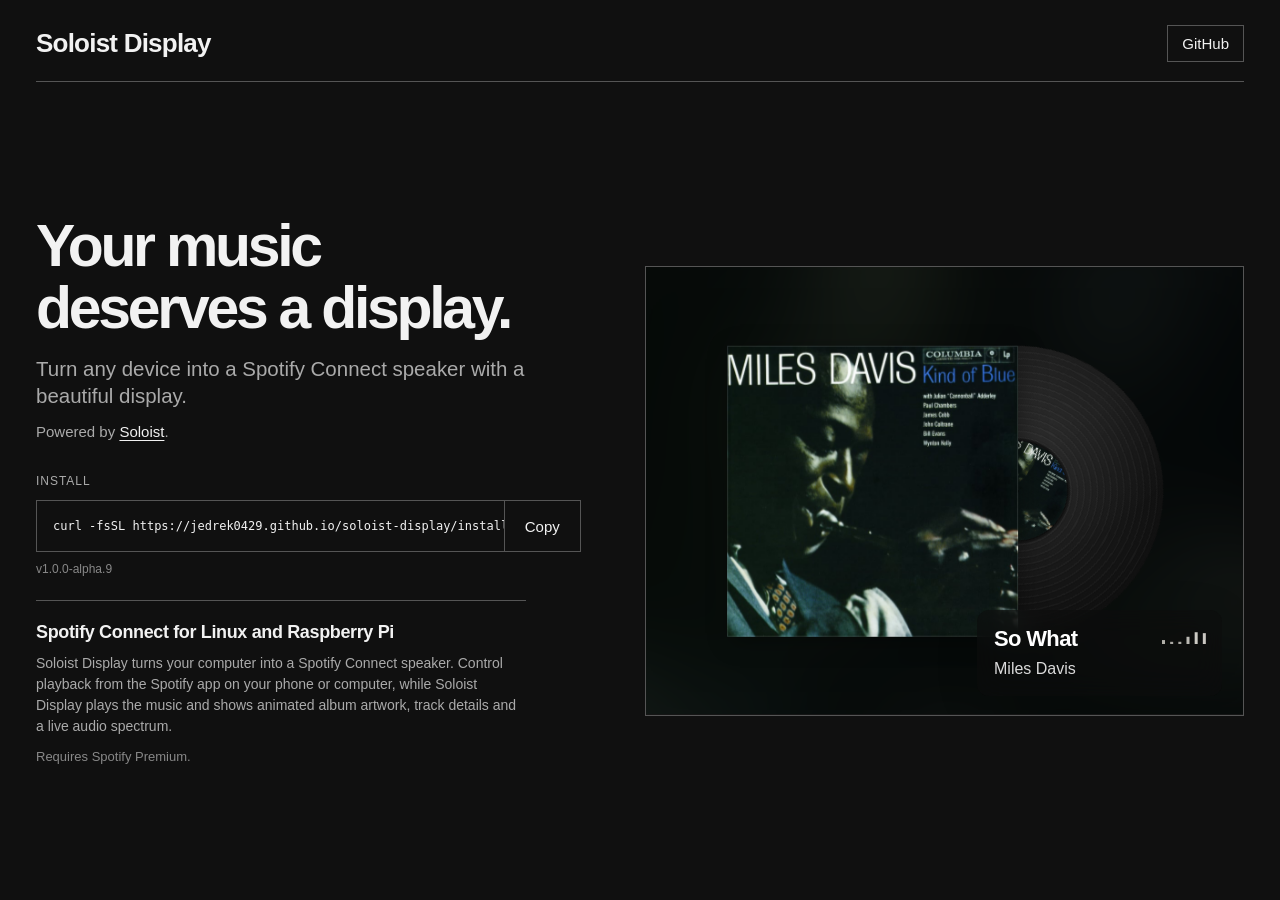
==== commit 8aa8f64e: "Publish Soloist Display landing page" ====
--- a/index.html
+++ b/index.html
@@ -1,16 +1,113 @@
 <!doctype html>
-<html lang="en" data-display-state="connecting" data-initializing="true" data-metadata-ready="false"><head><meta charset="utf-8"><meta name="viewport" content="width=device-width,initial-scale=1"><meta name="theme-color" content="#101010"><title>Soloist Display</title><link rel="stylesheet" href="./styles.css"></head>
-<body><main class="stage" id="stage" aria-label="Now playing">
-<section class="standby" id="standby" aria-label="Standby screen">
-<div class="standby-content">
-<div class="standby-clock-group"><time class="standby-clock" id="standby-clock">--:--</time></div>
-<div class="standby-record" id="standby-record" aria-hidden="true"><div class="standby-label"></div><span class="standby-hand standby-hour"></span><span class="standby-hand standby-minute"></span></div>
-<p class="standby-date" id="standby-date"></p>
-<h1 class="standby-caption" id="standby-title"></h1>
+<html lang="en">
+<head>
+<meta charset="utf-8">
+<meta name="viewport" content="width=device-width,initial-scale=1">
+<meta name="theme-color" content="#101010">
+<meta name="description" content="Turn a Linux PC or Raspberry Pi into a Spotify Connect speaker with a full-screen music display, album artwork and a live audio spectrum.">
+<meta name="robots" content="index,follow,max-image-preview:large">
+<link rel="canonical" href="https://jedrek0429.github.io/soloist-display/">
+<meta property="og:type" content="website">
+<meta property="og:site_name" content="Soloist Display">
+<meta property="og:title" content="Spotify Connect Speaker & Display | Soloist Display">
+<meta property="og:description" content="Turn a Linux PC or Raspberry Pi into a Spotify Connect speaker with a beautiful display, animated album artwork and a live audio spectrum.">
+<meta property="og:url" content="https://jedrek0429.github.io/soloist-display/">
+<meta property="og:image" content="https://jedrek0429.github.io/soloist-display/og-image.webp">
+<meta property="og:image:type" content="image/webp">
+<meta property="og:image:width" content="640">
+<meta property="og:image:height" content="336">
+<meta property="og:image:alt" content="Soloist Display showing Chris Rainbow album artwork and track information">
+<meta name="twitter:card" content="summary_large_image">
+<meta name="twitter:title" content="Spotify Connect Speaker & Display | Soloist Display">
+<meta name="twitter:description" content="Spotify Connect speaker and music display for Linux and Raspberry Pi. Play music and see animated album artwork and a live audio spectrum.">
+<meta name="twitter:image" content="https://jedrek0429.github.io/soloist-display/og-image.webp">
+<title>Spotify Connect Speaker & Display | Soloist Display</title>
+<script type="application/ld+json">
+{
+  "@context": "https://schema.org",
+  "@type": "SoftwareApplication",
+  "name": "Soloist Display",
+  "url": "https://jedrek0429.github.io/soloist-display/",
+  "description": "Free, open-source software that turns a Linux PC or Raspberry Pi into a Spotify Connect speaker with a full-screen music display, animated album artwork and a live audio spectrum.",
+  "applicationCategory": "MultimediaApplication",
+  "operatingSystem": "Linux",
+  "softwareRequirements": "Linux with systemd and glibc 2.38 or later; Spotify Premium",
+  "image": "https://jedrek0429.github.io/soloist-display/og-image.webp",
+  "downloadUrl": "https://github.com/jedrek0429/soloist-display/releases",
+  "codeRepository": "https://github.com/jedrek0429/soloist-display",
+  "license": "https://github.com/jedrek0429/soloist-display/blob/main/LICENSE",
+  "isAccessibleForFree": true,
+  "offers": {
+    "@type": "Offer",
+    "price": "0",
+    "priceCurrency": "USD"
+  }
+}
+</script>
+<link rel="preload" as="image" href="./kind-of-blue.jpg" fetchpriority="high">
+<link rel="preload" as="style" href="./styles.css">
+<style>
+:root{color-scheme:dark;font:15px Arial,Helvetica,sans-serif;background:#101010;color:#f2f2f2;--ink:#f2f2f2;--bg:#101010;--line:#555}
+*{box-sizing:border-box}
+body{margin:0;min-height:100dvh;background:var(--bg)}
+a,button{color:inherit;font:inherit}
+a{text-decoration:none}
+a:hover{text-decoration:underline}
+a:focus-visible,button:focus-visible{outline:2px solid var(--ink);outline-offset:3px}
+.shell{width:min(1320px,calc(100% - 72px));margin:auto;min-height:100dvh;display:flex;flex-direction:column}
+.topbar{display:flex;align-items:center;justify-content:space-between;gap:20px;border-bottom:1px solid var(--line);padding:28px 0 22px}
+.brand{font-size:26px;font-weight:600;letter-spacing:-.03em}
+.nav-link{border:1px solid var(--line);padding:9px 14px;white-space:nowrap}
+.nav-link:hover{background:var(--ink);color:var(--bg);text-decoration:none}
+main{flex:1;min-height:0;display:grid;grid-template:"hero preview" auto "about preview" auto / minmax(0,1fr) minmax(0,1.1fr);column-gap:clamp(30px,5vw,76px);row-gap:24px;align-content:center;align-items:center;padding:28px 0}
+.hero{grid-area:hero;text-align:left;min-width:0}
+h1{font-size:clamp(40px,4.6vw,72px);font-weight:600;letter-spacing:-.055em;line-height:1.05;margin:0 0 16px;text-wrap:balance}
+.description{color:#aaa;margin:0 0 13px;font-size:clamp(17px,1.6vw,22px);line-height:1.35;max-width:490px}.powered{color:#aaa;margin:0;font-size:15px}
+.powered a{color:var(--ink);text-underline-offset:3px;text-decoration:underline}
+.preview{grid-area:preview;margin:0;position:relative;aspect-ratio:4/3;width:100%;overflow:hidden;border:1px solid var(--line);background:#151515}
+.preview iframe{display:block;width:100%;height:100%;border:0;pointer-events:none}
+
+.install{margin-top:34px}
+.about{grid-area:about;min-width:0;max-width:490px;border-top:1px solid var(--line);padding-top:20px}
+.about h2{font-size:18px;font-weight:600;letter-spacing:-.02em;line-height:1.3;margin:0 0 9px}
+.about p{color:#aaa;font-size:14px;line-height:1.5;margin:0}
+.about .requirement{font-size:13px;color:#888;margin-top:10px}
+.label{display:block;font-size:12px;letter-spacing:.08em;text-transform:uppercase;color:#aaa;margin-bottom:12px}
+.command{display:flex;border:1px solid var(--line);min-width:0}
+.command code{flex:1;min-width:0;overflow:auto;white-space:nowrap;padding:16px;font:12px/1.5 ui-monospace,SFMono-Regular,Consolas,monospace}
+.command button{cursor:pointer;background:transparent;border:0;border-left:1px solid var(--line);padding:0 20px}
+.command button:hover{background:var(--ink);color:var(--bg)}
+.version{display:inline-block;margin-top:10px;font-size:12px;color:#888}
+
+[hidden]{display:none!important}
+@media(min-width:801px) and (max-height:800px){main{row-gap:16px}.install{margin-top:24px}.about{padding-top:16px}.about p{font-size:13px;line-height:1.45}}
+@media(min-width:801px) and (max-height:710px){.topbar{padding:14px 0}main{padding:14px 0}.preview{max-height:calc(100dvh - 105px);width:auto;justify-self:center;max-width:100%}.install{margin-top:18px}}
+@media(min-width:801px) and (max-width:1100px){h1{font-size:clamp(36px,4.2vw,48px)}.description{font-size:18px}.about h2{font-size:16px}.about p{font-size:13px}}
+@media(max-width:800px){.shell{width:calc(100% - 40px)}main{display:flex;flex-direction:column;align-items:stretch;gap:32px;padding:42px 0}.hero{width:100%}h1{font-size:clamp(38px,8vw,60px)}.preview{width:100%;max-width:680px;align-self:center}}
+@media(max-width:560px){.shell{width:calc(100% - 32px)}.topbar{padding:20px 0}.brand{font-size:22px}main{padding-top:38px;gap:28px}.command{flex-direction:column}.command button{padding:12px;border-left:0;border-top:1px solid var(--line)}}
+@media(prefers-reduced-motion:reduce){.preview iframe{visibility:visible}}
+</style>
+</head>
+<body>
+<div class="shell">
+<header class="topbar">
+<a class="brand" href="./" aria-label="Soloist Display home">Soloist Display</a>
+<nav aria-label="Project links">
+<a class="nav-link" href="https://github.com/jedrek0429/soloist-display">GitHub</a>
+</nav>
+</header>
+<main>
+<section class="hero"><h1>Your music deserves a display.</h1><p class="description">Turn any device into a Spotify Connect speaker with a beautiful display.</p><p class="powered">Powered by <a href="https://developer.spotify.com/documentation/soloist">Soloist</a>.</p><section class="install" id="install"><span class="label">Install</span><div class="command"><code id="command">curl -fsSL https://jedrek0429.github.io/soloist-display/install.sh | sh</code><button type="button" id="copy">Copy</button></div><a class="version" href="https://github.com/jedrek0429/soloist-display/releases/tag/v1.0.0-alpha.9">v1.0.0-alpha.9</a></section></section>
+<figure class="preview" aria-label="Live Soloist Display preview: Miles Davis, So What"><iframe src="./preview.html" title="Animated Soloist Display showing So What by Miles Davis" loading="eager" tabindex="-1"></iframe></figure>
+<section class="about" aria-labelledby="about-heading"><h2 id="about-heading">Spotify Connect for Linux and Raspberry Pi</h2><p>Soloist Display turns your computer into a Spotify Connect speaker. Control playback from the Spotify app on your phone or computer, while Soloist Display plays the music and shows animated album artwork, track details and a live audio spectrum.</p><p class="requirement">Requires Spotify Premium.</p></section>
+</main>
 </div>
-<p class="standby-connection" id="standby-connection" role="status" aria-live="polite"></p>
-</section>
-<div class="backdrop" aria-hidden="true"><div class="backdrop-image" id="backdrop-a"></div><div class="backdrop-image" id="backdrop-b"></div><div class="backdrop-shade"></div></div>
-<div class="disc-stage" id="disc-stage" aria-label="Album artwork"><div class="disc" id="disc-a"><div class="record-track"><div class="rotor"><div class="disc-image"></div><div class="disc-label"></div><div class="spindle"></div></div></div><div class="record-sleeve"></div></div><div class="disc" id="disc-b"><div class="record-track"><div class="rotor"><div class="disc-image"></div><div class="disc-label"></div><div class="spindle"></div></div></div><div class="record-sleeve"></div></div></div>
-<section class="info" id="info" aria-live="polite"><div class="info-header"><canvas id="visualizer" aria-label="Live audio spectrum"></canvas></div><div class="info-copy"><h1 id="track"></h1><p id="artist"></p></div><div class="progress" id="progress" role="progressbar" aria-label="Track progress" aria-valuemin="0" aria-valuemax="100" aria-valuenow="0"><div id="progress-fill"></div></div><div class="track-times" id="track-times"><span id="time-elapsed">0:00</span><span class="time-separator"> / </span><span id="time-end">0:00</span></div></section>
-</main><script type="module" src="./src/main.js"></script></body></html>+<script>
+const command=document.querySelector('#command').textContent;
+document.querySelector('#copy').addEventListener('click',async event=>{
+ try{await navigator.clipboard.writeText(command);event.currentTarget.textContent='Copied'}
+ catch{event.currentTarget.textContent='Copy failed'}
+});
+</script>
+</body>
+</html>
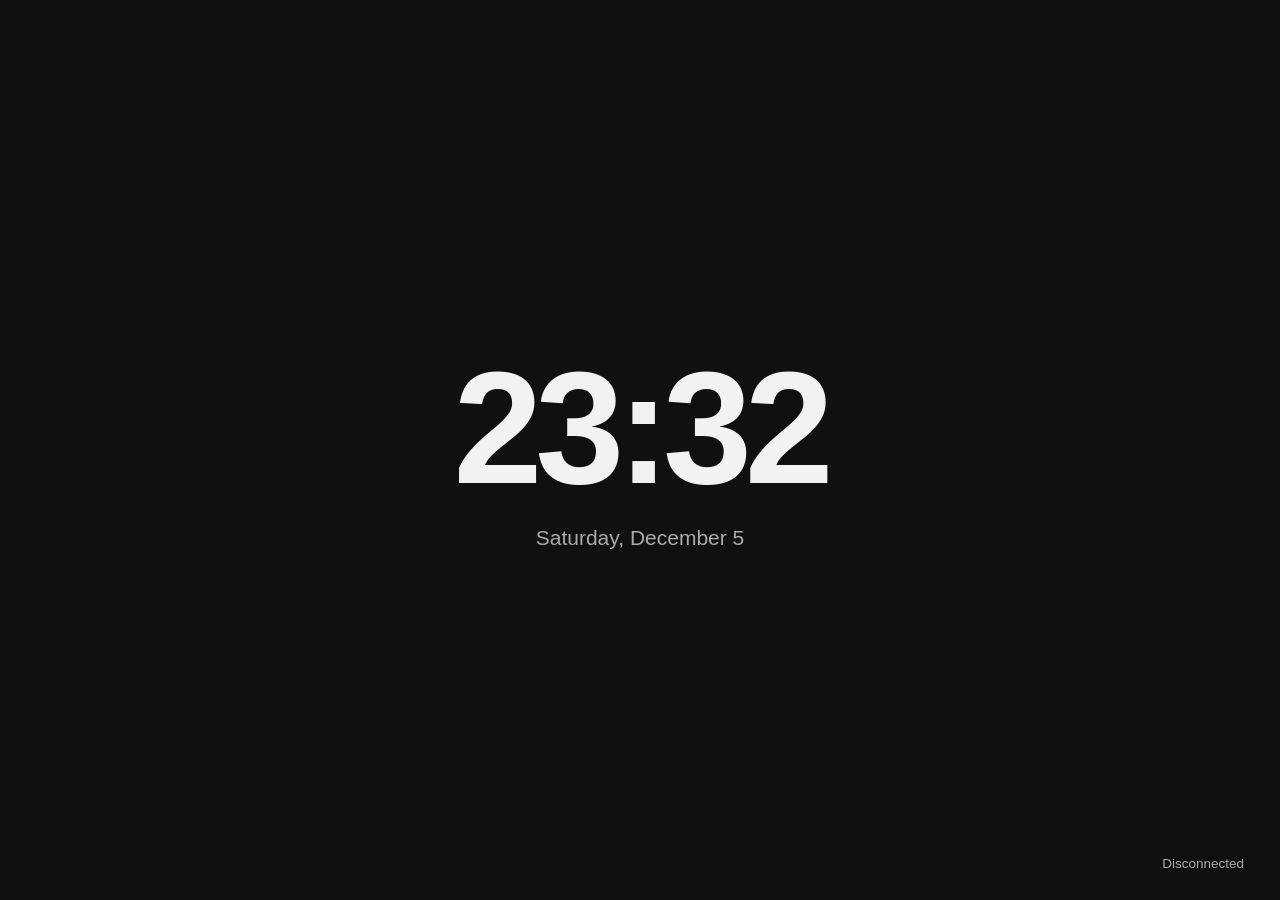
==== commit 2200d83b: "chore: integrate main into alpha/v1.1.0 (resolve release CI conflicts)" ====
--- a/index.html
+++ b/index.html
@@ -1,113 +1,16 @@
 <!doctype html>
-<html lang="en">
-<head>
-<meta charset="utf-8">
-<meta name="viewport" content="width=device-width,initial-scale=1">
-<meta name="theme-color" content="#101010">
-<meta name="description" content="Turn a Linux PC or Raspberry Pi into a Spotify Connect speaker with a full-screen music display, album artwork and a live audio spectrum.">
-<meta name="robots" content="index,follow,max-image-preview:large">
-<link rel="canonical" href="https://jedrek0429.github.io/soloist-display/">
-<meta property="og:type" content="website">
-<meta property="og:site_name" content="Soloist Display">
-<meta property="og:title" content="Spotify Connect Speaker & Display | Soloist Display">
-<meta property="og:description" content="Turn a Linux PC or Raspberry Pi into a Spotify Connect speaker with a beautiful display, animated album artwork and a live audio spectrum.">
-<meta property="og:url" content="https://jedrek0429.github.io/soloist-display/">
-<meta property="og:image" content="https://jedrek0429.github.io/soloist-display/og-image.webp">
-<meta property="og:image:type" content="image/webp">
-<meta property="og:image:width" content="640">
-<meta property="og:image:height" content="336">
-<meta property="og:image:alt" content="Soloist Display showing Chris Rainbow album artwork and track information">
-<meta name="twitter:card" content="summary_large_image">
-<meta name="twitter:title" content="Spotify Connect Speaker & Display | Soloist Display">
-<meta name="twitter:description" content="Spotify Connect speaker and music display for Linux and Raspberry Pi. Play music and see animated album artwork and a live audio spectrum.">
-<meta name="twitter:image" content="https://jedrek0429.github.io/soloist-display/og-image.webp">
-<title>Spotify Connect Speaker & Display | Soloist Display</title>
-<script type="application/ld+json">
-{
-  "@context": "https://schema.org",
-  "@type": "SoftwareApplication",
-  "name": "Soloist Display",
-  "url": "https://jedrek0429.github.io/soloist-display/",
-  "description": "Free, open-source software that turns a Linux PC or Raspberry Pi into a Spotify Connect speaker with a full-screen music display, animated album artwork and a live audio spectrum.",
-  "applicationCategory": "MultimediaApplication",
-  "operatingSystem": "Linux",
-  "softwareRequirements": "Linux with systemd and glibc 2.38 or later; Spotify Premium",
-  "image": "https://jedrek0429.github.io/soloist-display/og-image.webp",
-  "downloadUrl": "https://github.com/jedrek0429/soloist-display/releases",
-  "codeRepository": "https://github.com/jedrek0429/soloist-display",
-  "license": "https://github.com/jedrek0429/soloist-display/blob/main/LICENSE",
-  "isAccessibleForFree": true,
-  "offers": {
-    "@type": "Offer",
-    "price": "0",
-    "priceCurrency": "USD"
-  }
-}
-</script>
-<link rel="preload" as="image" href="./kind-of-blue.jpg" fetchpriority="high">
-<link rel="preload" as="style" href="./styles.css">
-<style>
-:root{color-scheme:dark;font:15px Arial,Helvetica,sans-serif;background:#101010;color:#f2f2f2;--ink:#f2f2f2;--bg:#101010;--line:#555}
-*{box-sizing:border-box}
-body{margin:0;min-height:100dvh;background:var(--bg)}
-a,button{color:inherit;font:inherit}
-a{text-decoration:none}
-a:hover{text-decoration:underline}
-a:focus-visible,button:focus-visible{outline:2px solid var(--ink);outline-offset:3px}
-.shell{width:min(1320px,calc(100% - 72px));margin:auto;min-height:100dvh;display:flex;flex-direction:column}
-.topbar{display:flex;align-items:center;justify-content:space-between;gap:20px;border-bottom:1px solid var(--line);padding:28px 0 22px}
-.brand{font-size:26px;font-weight:600;letter-spacing:-.03em}
-.nav-link{border:1px solid var(--line);padding:9px 14px;white-space:nowrap}
-.nav-link:hover{background:var(--ink);color:var(--bg);text-decoration:none}
-main{flex:1;min-height:0;display:grid;grid-template:"hero preview" auto "about preview" auto / minmax(0,1fr) minmax(0,1.1fr);column-gap:clamp(30px,5vw,76px);row-gap:24px;align-content:center;align-items:center;padding:28px 0}
-.hero{grid-area:hero;text-align:left;min-width:0}
-h1{font-size:clamp(40px,4.6vw,72px);font-weight:600;letter-spacing:-.055em;line-height:1.05;margin:0 0 16px;text-wrap:balance}
-.description{color:#aaa;margin:0 0 13px;font-size:clamp(17px,1.6vw,22px);line-height:1.35;max-width:490px}.powered{color:#aaa;margin:0;font-size:15px}
-.powered a{color:var(--ink);text-underline-offset:3px;text-decoration:underline}
-.preview{grid-area:preview;margin:0;position:relative;aspect-ratio:4/3;width:100%;overflow:hidden;border:1px solid var(--line);background:#151515}
-.preview iframe{display:block;width:100%;height:100%;border:0;pointer-events:none}
-
-.install{margin-top:34px}
-.about{grid-area:about;min-width:0;max-width:490px;border-top:1px solid var(--line);padding-top:20px}
-.about h2{font-size:18px;font-weight:600;letter-spacing:-.02em;line-height:1.3;margin:0 0 9px}
-.about p{color:#aaa;font-size:14px;line-height:1.5;margin:0}
-.about .requirement{font-size:13px;color:#888;margin-top:10px}
-.label{display:block;font-size:12px;letter-spacing:.08em;text-transform:uppercase;color:#aaa;margin-bottom:12px}
-.command{display:flex;border:1px solid var(--line);min-width:0}
-.command code{flex:1;min-width:0;overflow:auto;white-space:nowrap;padding:16px;font:12px/1.5 ui-monospace,SFMono-Regular,Consolas,monospace}
-.command button{cursor:pointer;background:transparent;border:0;border-left:1px solid var(--line);padding:0 20px}
-.command button:hover{background:var(--ink);color:var(--bg)}
-.version{display:inline-block;margin-top:10px;font-size:12px;color:#888}
-
-[hidden]{display:none!important}
-@media(min-width:801px) and (max-height:800px){main{row-gap:16px}.install{margin-top:24px}.about{padding-top:16px}.about p{font-size:13px;line-height:1.45}}
-@media(min-width:801px) and (max-height:710px){.topbar{padding:14px 0}main{padding:14px 0}.preview{max-height:calc(100dvh - 105px);width:auto;justify-self:center;max-width:100%}.install{margin-top:18px}}
-@media(min-width:801px) and (max-width:1100px){h1{font-size:clamp(36px,4.2vw,48px)}.description{font-size:18px}.about h2{font-size:16px}.about p{font-size:13px}}
-@media(max-width:800px){.shell{width:calc(100% - 40px)}main{display:flex;flex-direction:column;align-items:stretch;gap:32px;padding:42px 0}.hero{width:100%}h1{font-size:clamp(38px,8vw,60px)}.preview{width:100%;max-width:680px;align-self:center}}
-@media(max-width:560px){.shell{width:calc(100% - 32px)}.topbar{padding:20px 0}.brand{font-size:22px}main{padding-top:38px;gap:28px}.command{flex-direction:column}.command button{padding:12px;border-left:0;border-top:1px solid var(--line)}}
-@media(prefers-reduced-motion:reduce){.preview iframe{visibility:visible}}
-</style>
-</head>
-<body>
-<div class="shell">
-<header class="topbar">
-<a class="brand" href="./" aria-label="Soloist Display home">Soloist Display</a>
-<nav aria-label="Project links">
-<a class="nav-link" href="https://github.com/jedrek0429/soloist-display">GitHub</a>
-</nav>
-</header>
-<main>
-<section class="hero"><h1>Your music deserves a display.</h1><p class="description">Turn any device into a Spotify Connect speaker with a beautiful display.</p><p class="powered">Powered by <a href="https://developer.spotify.com/documentation/soloist">Soloist</a>.</p><section class="install" id="install"><span class="label">Install</span><div class="command"><code id="command">curl -fsSL https://jedrek0429.github.io/soloist-display/install.sh | sh</code><button type="button" id="copy">Copy</button></div><a class="version" href="https://github.com/jedrek0429/soloist-display/releases/tag/v1.0.0-alpha.9">v1.0.0-alpha.9</a></section></section>
-<figure class="preview" aria-label="Live Soloist Display preview: Miles Davis, So What"><iframe src="./preview.html" title="Animated Soloist Display showing So What by Miles Davis" loading="eager" tabindex="-1"></iframe></figure>
-<section class="about" aria-labelledby="about-heading"><h2 id="about-heading">Spotify Connect for Linux and Raspberry Pi</h2><p>Soloist Display turns your computer into a Spotify Connect speaker. Control playback from the Spotify app on your phone or computer, while Soloist Display plays the music and shows animated album artwork, track details and a live audio spectrum.</p><p class="requirement">Requires Spotify Premium.</p></section>
-</main>
+<html lang="en" data-display-state="connecting" data-initializing="true" data-metadata-ready="false"><head><meta charset="utf-8"><meta name="viewport" content="width=device-width,initial-scale=1"><meta name="theme-color" content="#101010"><title>Soloist Display</title><link rel="stylesheet" href="./styles.css"></head>
+<body><main class="stage" id="stage" aria-label="Now playing">
+<section class="standby" id="standby" aria-label="Standby screen">
+<div class="standby-content">
+<div class="standby-clock-group"><time class="standby-clock" id="standby-clock">--:--</time></div>
+<div class="standby-record" id="standby-record" aria-hidden="true"><div class="standby-label"></div><span class="standby-hand standby-hour"></span><span class="standby-hand standby-minute"></span></div>
+<p class="standby-date" id="standby-date"></p>
+<h1 class="standby-caption" id="standby-title"></h1>
 </div>
-<script>
-const command=document.querySelector('#command').textContent;
-document.querySelector('#copy').addEventListener('click',async event=>{
- try{await navigator.clipboard.writeText(command);event.currentTarget.textContent='Copied'}
- catch{event.currentTarget.textContent='Copy failed'}
-});
-</script>
-</body>
-</html>
+<p class="standby-connection" id="standby-connection" role="status" aria-live="polite"></p>
+</section>
+<div class="backdrop" aria-hidden="true"><div class="backdrop-image" id="backdrop-a"></div><div class="backdrop-image" id="backdrop-b"></div><div class="backdrop-shade"></div></div>
+<div class="disc-stage" id="disc-stage" aria-label="Album artwork"><div class="disc" id="disc-a"><div class="record-track"><div class="rotor"><div class="disc-image"></div><div class="disc-label"></div><div class="spindle"></div></div></div><div class="record-sleeve"></div></div><div class="disc" id="disc-b"><div class="record-track"><div class="rotor"><div class="disc-image"></div><div class="disc-label"></div><div class="spindle"></div></div></div><div class="record-sleeve"></div></div></div>
+<section class="info" id="info" aria-live="polite"><div class="info-header"><canvas id="visualizer" aria-label="Live audio spectrum"></canvas></div><div class="info-copy"><h1 id="track"></h1><p id="artist"></p></div><div class="progress" id="progress" role="progressbar" aria-label="Track progress" aria-valuemin="0" aria-valuemax="100" aria-valuenow="0"><div id="progress-fill"></div></div><div class="track-times" id="track-times"><span id="time-elapsed">0:00</span><span class="time-separator"> / </span><span id="time-end">0:00</span></div></section>
+</main><script type="module" src="./src/main.js"></script></body></html>
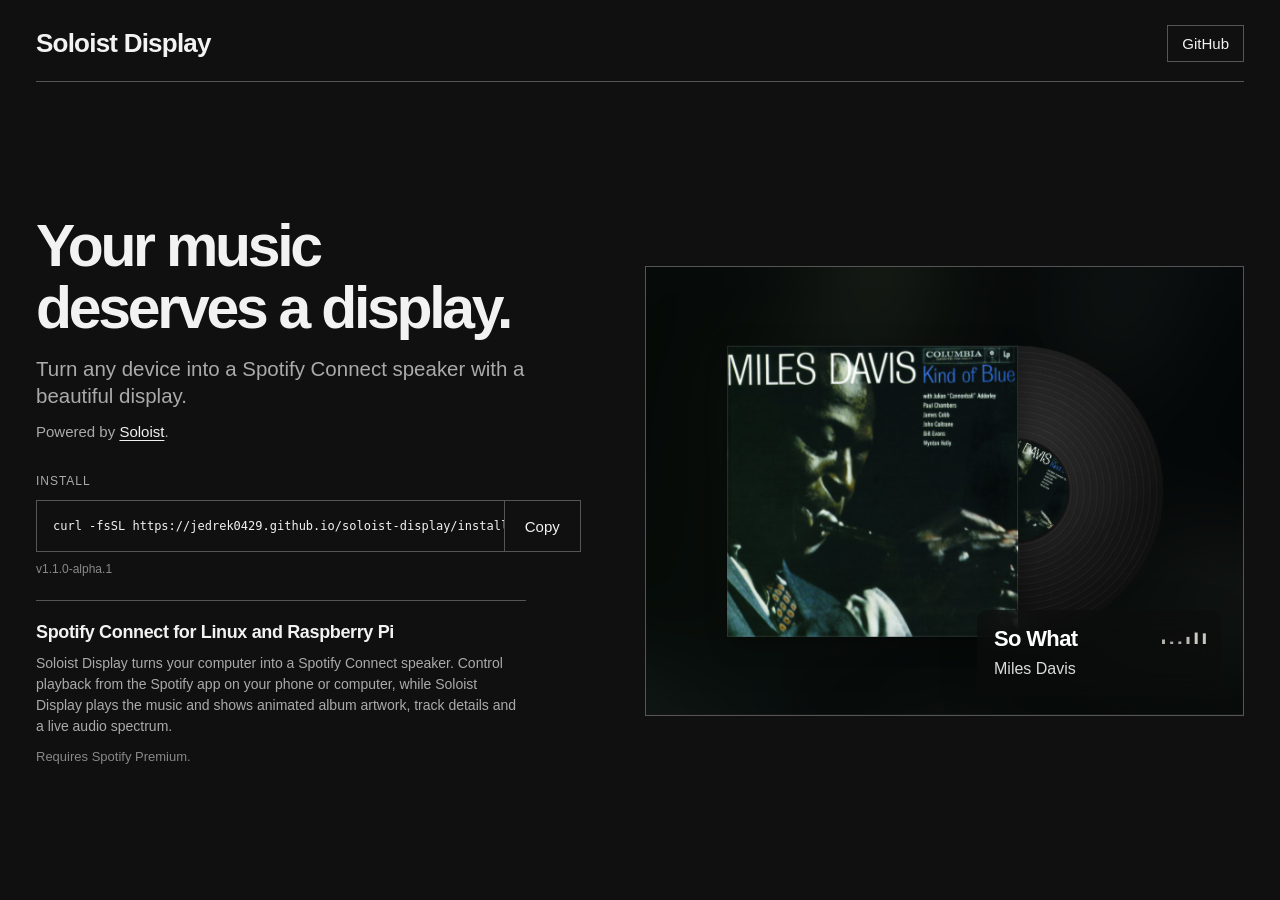
==== commit 0113388c: "Publish Soloist Display landing page" ====
--- a/index.html
+++ b/index.html
@@ -1,16 +1,113 @@
 <!doctype html>
-<html lang="en" data-display-state="connecting" data-initializing="true" data-metadata-ready="false"><head><meta charset="utf-8"><meta name="viewport" content="width=device-width,initial-scale=1"><meta name="theme-color" content="#101010"><title>Soloist Display</title><link rel="stylesheet" href="./styles.css"></head>
-<body><main class="stage" id="stage" aria-label="Now playing">
-<section class="standby" id="standby" aria-label="Standby screen">
-<div class="standby-content">
-<div class="standby-clock-group"><time class="standby-clock" id="standby-clock">--:--</time></div>
-<div class="standby-record" id="standby-record" aria-hidden="true"><div class="standby-label"></div><span class="standby-hand standby-hour"></span><span class="standby-hand standby-minute"></span></div>
-<p class="standby-date" id="standby-date"></p>
-<h1 class="standby-caption" id="standby-title"></h1>
+<html lang="en">
+<head>
+<meta charset="utf-8">
+<meta name="viewport" content="width=device-width,initial-scale=1">
+<meta name="theme-color" content="#101010">
+<meta name="description" content="Turn a Linux PC or Raspberry Pi into a Spotify Connect speaker with a full-screen music display, album artwork and a live audio spectrum.">
+<meta name="robots" content="index,follow,max-image-preview:large">
+<link rel="canonical" href="https://jedrek0429.github.io/soloist-display/">
+<meta property="og:type" content="website">
+<meta property="og:site_name" content="Soloist Display">
+<meta property="og:title" content="Spotify Connect Speaker & Display | Soloist Display">
+<meta property="og:description" content="Turn a Linux PC or Raspberry Pi into a Spotify Connect speaker with a beautiful display, animated album artwork and a live audio spectrum.">
+<meta property="og:url" content="https://jedrek0429.github.io/soloist-display/">
+<meta property="og:image" content="https://jedrek0429.github.io/soloist-display/og-image.webp">
+<meta property="og:image:type" content="image/webp">
+<meta property="og:image:width" content="640">
+<meta property="og:image:height" content="336">
+<meta property="og:image:alt" content="Soloist Display showing Chris Rainbow album artwork and track information">
+<meta name="twitter:card" content="summary_large_image">
+<meta name="twitter:title" content="Spotify Connect Speaker & Display | Soloist Display">
+<meta name="twitter:description" content="Spotify Connect speaker and music display for Linux and Raspberry Pi. Play music and see animated album artwork and a live audio spectrum.">
+<meta name="twitter:image" content="https://jedrek0429.github.io/soloist-display/og-image.webp">
+<title>Spotify Connect Speaker & Display | Soloist Display</title>
+<script type="application/ld+json">
+{
+  "@context": "https://schema.org",
+  "@type": "SoftwareApplication",
+  "name": "Soloist Display",
+  "url": "https://jedrek0429.github.io/soloist-display/",
+  "description": "Free, open-source software that turns a Linux PC or Raspberry Pi into a Spotify Connect speaker with a full-screen music display, animated album artwork and a live audio spectrum.",
+  "applicationCategory": "MultimediaApplication",
+  "operatingSystem": "Linux",
+  "softwareRequirements": "Linux with systemd and glibc 2.38 or later; Spotify Premium",
+  "image": "https://jedrek0429.github.io/soloist-display/og-image.webp",
+  "downloadUrl": "https://github.com/jedrek0429/soloist-display/releases",
+  "codeRepository": "https://github.com/jedrek0429/soloist-display",
+  "license": "https://github.com/jedrek0429/soloist-display/blob/main/LICENSE",
+  "isAccessibleForFree": true,
+  "offers": {
+    "@type": "Offer",
+    "price": "0",
+    "priceCurrency": "USD"
+  }
+}
+</script>
+<link rel="preload" as="image" href="./kind-of-blue.jpg" fetchpriority="high">
+<link rel="preload" as="style" href="./styles.css">
+<style>
+:root{color-scheme:dark;font:15px Arial,Helvetica,sans-serif;background:#101010;color:#f2f2f2;--ink:#f2f2f2;--bg:#101010;--line:#555}
+*{box-sizing:border-box}
+body{margin:0;min-height:100dvh;background:var(--bg)}
+a,button{color:inherit;font:inherit}
+a{text-decoration:none}
+a:hover{text-decoration:underline}
+a:focus-visible,button:focus-visible{outline:2px solid var(--ink);outline-offset:3px}
+.shell{width:min(1320px,calc(100% - 72px));margin:auto;min-height:100dvh;display:flex;flex-direction:column}
+.topbar{display:flex;align-items:center;justify-content:space-between;gap:20px;border-bottom:1px solid var(--line);padding:28px 0 22px}
+.brand{font-size:26px;font-weight:600;letter-spacing:-.03em}
+.nav-link{border:1px solid var(--line);padding:9px 14px;white-space:nowrap}
+.nav-link:hover{background:var(--ink);color:var(--bg);text-decoration:none}
+main{flex:1;min-height:0;display:grid;grid-template:"hero preview" auto "about preview" auto / minmax(0,1fr) minmax(0,1.1fr);column-gap:clamp(30px,5vw,76px);row-gap:24px;align-content:center;align-items:center;padding:28px 0}
+.hero{grid-area:hero;text-align:left;min-width:0}
+h1{font-size:clamp(40px,4.6vw,72px);font-weight:600;letter-spacing:-.055em;line-height:1.05;margin:0 0 16px;text-wrap:balance}
+.description{color:#aaa;margin:0 0 13px;font-size:clamp(17px,1.6vw,22px);line-height:1.35;max-width:490px}.powered{color:#aaa;margin:0;font-size:15px}
+.powered a{color:var(--ink);text-underline-offset:3px;text-decoration:underline}
+.preview{grid-area:preview;margin:0;position:relative;aspect-ratio:4/3;width:100%;overflow:hidden;border:1px solid var(--line);background:#151515}
+.preview iframe{display:block;width:100%;height:100%;border:0;pointer-events:none}
+
+.install{margin-top:34px}
+.about{grid-area:about;min-width:0;max-width:490px;border-top:1px solid var(--line);padding-top:20px}
+.about h2{font-size:18px;font-weight:600;letter-spacing:-.02em;line-height:1.3;margin:0 0 9px}
+.about p{color:#aaa;font-size:14px;line-height:1.5;margin:0}
+.about .requirement{font-size:13px;color:#888;margin-top:10px}
+.label{display:block;font-size:12px;letter-spacing:.08em;text-transform:uppercase;color:#aaa;margin-bottom:12px}
+.command{display:flex;border:1px solid var(--line);min-width:0}
+.command code{flex:1;min-width:0;overflow:auto;white-space:nowrap;padding:16px;font:12px/1.5 ui-monospace,SFMono-Regular,Consolas,monospace}
+.command button{cursor:pointer;background:transparent;border:0;border-left:1px solid var(--line);padding:0 20px}
+.command button:hover{background:var(--ink);color:var(--bg)}
+.version{display:inline-block;margin-top:10px;font-size:12px;color:#888}
+
+[hidden]{display:none!important}
+@media(min-width:801px) and (max-height:800px){main{row-gap:16px}.install{margin-top:24px}.about{padding-top:16px}.about p{font-size:13px;line-height:1.45}}
+@media(min-width:801px) and (max-height:710px){.topbar{padding:14px 0}main{padding:14px 0}.preview{max-height:calc(100dvh - 105px);width:auto;justify-self:center;max-width:100%}.install{margin-top:18px}}
+@media(min-width:801px) and (max-width:1100px){h1{font-size:clamp(36px,4.2vw,48px)}.description{font-size:18px}.about h2{font-size:16px}.about p{font-size:13px}}
+@media(max-width:800px){.shell{width:calc(100% - 40px)}main{display:flex;flex-direction:column;align-items:stretch;gap:32px;padding:42px 0}.hero{width:100%}h1{font-size:clamp(38px,8vw,60px)}.preview{width:100%;max-width:680px;align-self:center}}
+@media(max-width:560px){.shell{width:calc(100% - 32px)}.topbar{padding:20px 0}.brand{font-size:22px}main{padding-top:38px;gap:28px}.command{flex-direction:column}.command button{padding:12px;border-left:0;border-top:1px solid var(--line)}}
+@media(prefers-reduced-motion:reduce){.preview iframe{visibility:visible}}
+</style>
+</head>
+<body>
+<div class="shell">
+<header class="topbar">
+<a class="brand" href="./" aria-label="Soloist Display home">Soloist Display</a>
+<nav aria-label="Project links">
+<a class="nav-link" href="https://github.com/jedrek0429/soloist-display">GitHub</a>
+</nav>
+</header>
+<main>
+<section class="hero"><h1>Your music deserves a display.</h1><p class="description">Turn any device into a Spotify Connect speaker with a beautiful display.</p><p class="powered">Powered by <a href="https://developer.spotify.com/documentation/soloist">Soloist</a>.</p><section class="install" id="install"><span class="label">Install</span><div class="command"><code id="command">curl -fsSL https://jedrek0429.github.io/soloist-display/install.sh | sh</code><button type="button" id="copy">Copy</button></div><a class="version" href="https://github.com/jedrek0429/soloist-display/releases/tag/v1.1.0-alpha.1">v1.1.0-alpha.1</a></section></section>
+<figure class="preview" aria-label="Live Soloist Display preview: Miles Davis, So What"><iframe src="./preview.html" title="Animated Soloist Display showing So What by Miles Davis" loading="eager" tabindex="-1"></iframe></figure>
+<section class="about" aria-labelledby="about-heading"><h2 id="about-heading">Spotify Connect for Linux and Raspberry Pi</h2><p>Soloist Display turns your computer into a Spotify Connect speaker. Control playback from the Spotify app on your phone or computer, while Soloist Display plays the music and shows animated album artwork, track details and a live audio spectrum.</p><p class="requirement">Requires Spotify Premium.</p></section>
+</main>
 </div>
-<p class="standby-connection" id="standby-connection" role="status" aria-live="polite"></p>
-</section>
-<div class="backdrop" aria-hidden="true"><div class="backdrop-image" id="backdrop-a"></div><div class="backdrop-image" id="backdrop-b"></div><div class="backdrop-shade"></div></div>
-<div class="disc-stage" id="disc-stage" aria-label="Album artwork"><div class="disc" id="disc-a"><div class="record-track"><div class="rotor"><div class="disc-image"></div><div class="disc-label"></div><div class="spindle"></div></div></div><div class="record-sleeve"></div></div><div class="disc" id="disc-b"><div class="record-track"><div class="rotor"><div class="disc-image"></div><div class="disc-label"></div><div class="spindle"></div></div></div><div class="record-sleeve"></div></div></div>
-<section class="info" id="info" aria-live="polite"><div class="info-header"><canvas id="visualizer" aria-label="Live audio spectrum"></canvas></div><div class="info-copy"><h1 id="track"></h1><p id="artist"></p></div><div class="progress" id="progress" role="progressbar" aria-label="Track progress" aria-valuemin="0" aria-valuemax="100" aria-valuenow="0"><div id="progress-fill"></div></div><div class="track-times" id="track-times"><span id="time-elapsed">0:00</span><span class="time-separator"> / </span><span id="time-end">0:00</span></div></section>
-</main><script type="module" src="./src/main.js"></script></body></html>+<script>
+const command=document.querySelector('#command').textContent;
+document.querySelector('#copy').addEventListener('click',async event=>{
+ try{await navigator.clipboard.writeText(command);event.currentTarget.textContent='Copied'}
+ catch{event.currentTarget.textContent='Copy failed'}
+});
+</script>
+</body>
+</html>
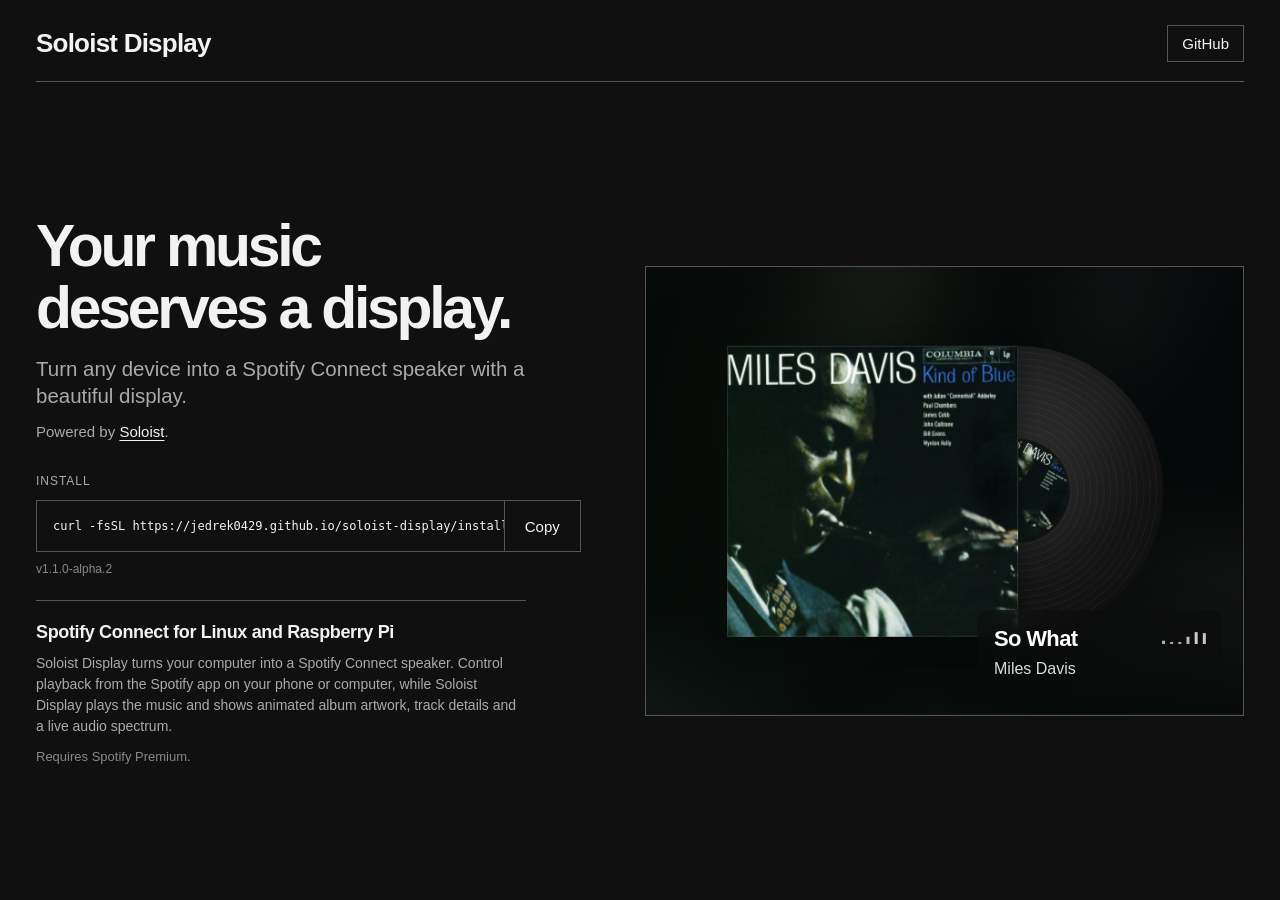
==== commit c25caa7d: "Publish Soloist Display landing page" ====
--- a/index.html
+++ b/index.html
@@ -97,7 +97,7 @@
 </nav>
 </header>
 <main>
-<section class="hero"><h1>Your music deserves a display.</h1><p class="description">Turn any device into a Spotify Connect speaker with a beautiful display.</p><p class="powered">Powered by <a href="https://developer.spotify.com/documentation/soloist">Soloist</a>.</p><section class="install" id="install"><span class="label">Install</span><div class="command"><code id="command">curl -fsSL https://jedrek0429.github.io/soloist-display/install.sh | sh</code><button type="button" id="copy">Copy</button></div><a class="version" href="https://github.com/jedrek0429/soloist-display/releases/tag/v1.1.0-alpha.1">v1.1.0-alpha.1</a></section></section>
+<section class="hero"><h1>Your music deserves a display.</h1><p class="description">Turn any device into a Spotify Connect speaker with a beautiful display.</p><p class="powered">Powered by <a href="https://developer.spotify.com/documentation/soloist">Soloist</a>.</p><section class="install" id="install"><span class="label">Install</span><div class="command"><code id="command">curl -fsSL https://jedrek0429.github.io/soloist-display/install.sh | sh</code><button type="button" id="copy">Copy</button></div><a class="version" href="https://github.com/jedrek0429/soloist-display/releases/tag/v1.1.0-alpha.2">v1.1.0-alpha.2</a></section></section>
 <figure class="preview" aria-label="Live Soloist Display preview: Miles Davis, So What"><iframe src="./preview.html" title="Animated Soloist Display showing So What by Miles Davis" loading="eager" tabindex="-1"></iframe></figure>
 <section class="about" aria-labelledby="about-heading"><h2 id="about-heading">Spotify Connect for Linux and Raspberry Pi</h2><p>Soloist Display turns your computer into a Spotify Connect speaker. Control playback from the Spotify app on your phone or computer, while Soloist Display plays the music and shows animated album artwork, track details and a live audio spectrum.</p><p class="requirement">Requires Spotify Premium.</p></section>
 </main>
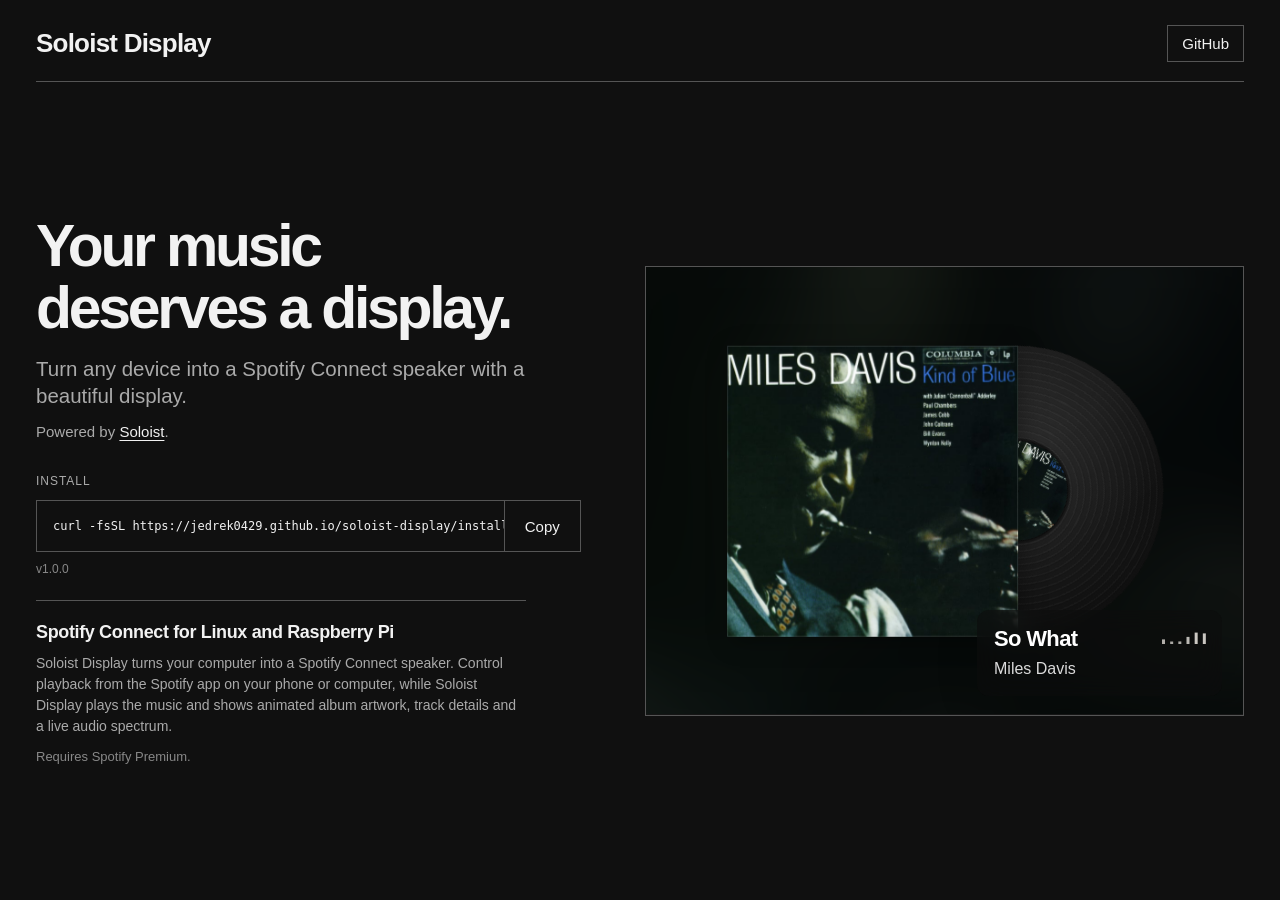
==== commit 937f97ad: "Publish Soloist Display landing page" ====
--- a/index.html
+++ b/index.html
@@ -97,7 +97,7 @@
 </nav>
 </header>
 <main>
-<section class="hero"><h1>Your music deserves a display.</h1><p class="description">Turn any device into a Spotify Connect speaker with a beautiful display.</p><p class="powered">Powered by <a href="https://developer.spotify.com/documentation/soloist">Soloist</a>.</p><section class="install" id="install"><span class="label">Install</span><div class="command"><code id="command">curl -fsSL https://jedrek0429.github.io/soloist-display/install.sh | sh</code><button type="button" id="copy">Copy</button></div><a class="version" href="https://github.com/jedrek0429/soloist-display/releases/tag/v1.1.0-alpha.2">v1.1.0-alpha.2</a></section></section>
+<section class="hero"><h1>Your music deserves a display.</h1><p class="description">Turn any device into a Spotify Connect speaker with a beautiful display.</p><p class="powered">Powered by <a href="https://developer.spotify.com/documentation/soloist">Soloist</a>.</p><section class="install" id="install"><span class="label">Install</span><div class="command"><code id="command">curl -fsSL https://jedrek0429.github.io/soloist-display/install.sh | sh</code><button type="button" id="copy">Copy</button></div><a class="version" href="https://github.com/jedrek0429/soloist-display/releases/tag/v1.0.0">v1.0.0</a></section></section>
 <figure class="preview" aria-label="Live Soloist Display preview: Miles Davis, So What"><iframe src="./preview.html" title="Animated Soloist Display showing So What by Miles Davis" loading="eager" tabindex="-1"></iframe></figure>
 <section class="about" aria-labelledby="about-heading"><h2 id="about-heading">Spotify Connect for Linux and Raspberry Pi</h2><p>Soloist Display turns your computer into a Spotify Connect speaker. Control playback from the Spotify app on your phone or computer, while Soloist Display plays the music and shows animated album artwork, track details and a live audio spectrum.</p><p class="requirement">Requires Spotify Premium.</p></section>
 </main>
